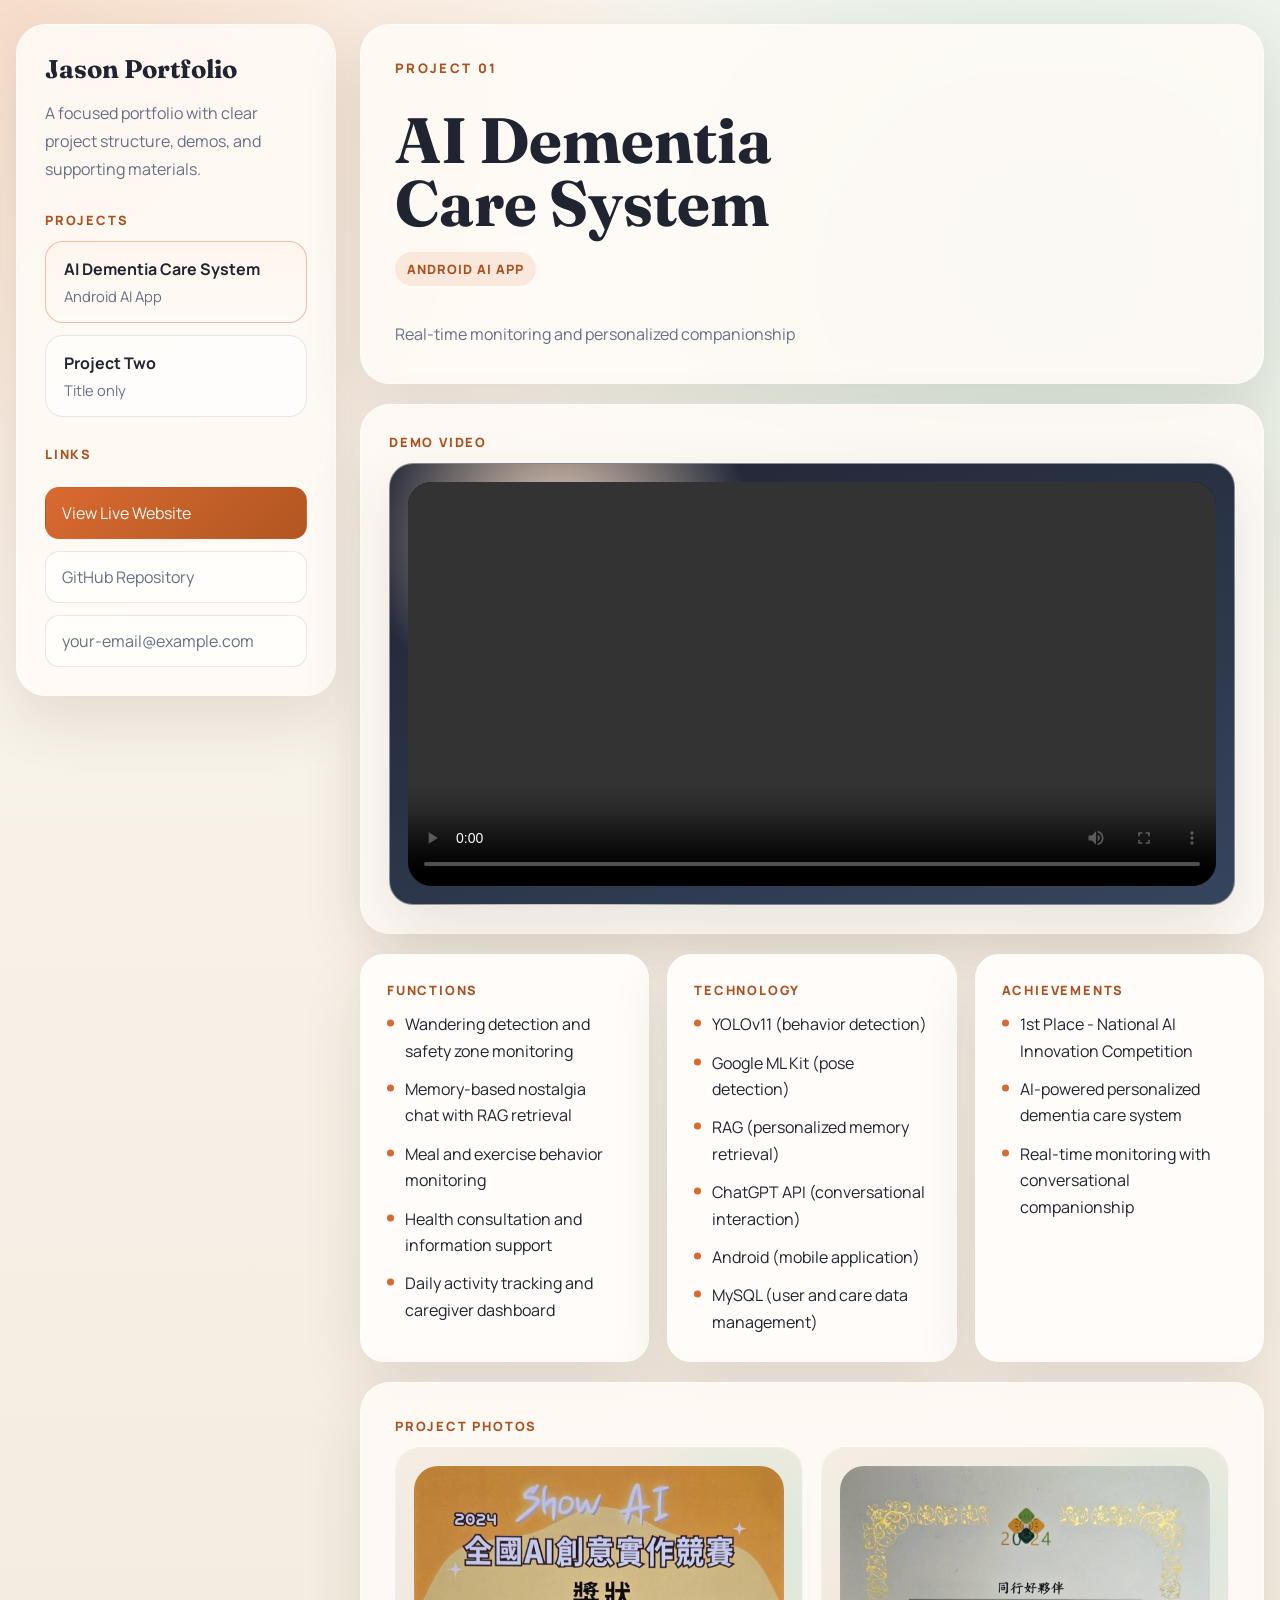
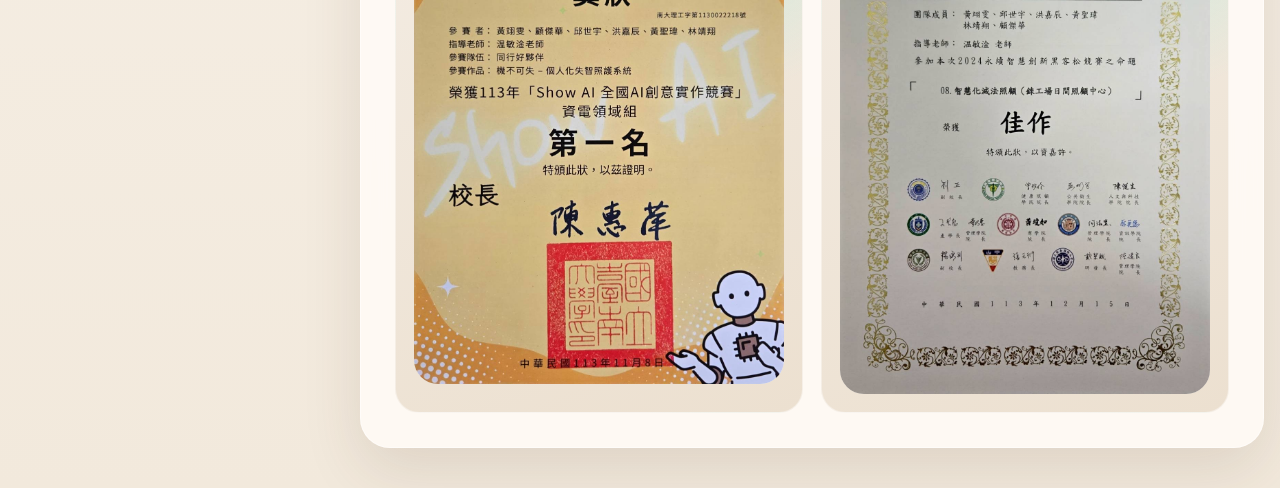
==== project-ai-dementia-care-system.html @ d1b0e9a6 "Refine homepage copy" ====
<!DOCTYPE html>
<html lang="en">
<head>
  <meta charset="UTF-8">
  <meta name="viewport" content="width=device-width, initial-scale=1.0">
  <title>AI Dementia Care System | Jason Portfolio</title>
  <meta
    name="description"
    content="AI Dementia Care System project page with sidebar navigation and detailed feature overview."
  >
  <link rel="preconnect" href="https://fonts.googleapis.com">
  <link rel="preconnect" href="https://fonts.gstatic.com" crossorigin>
  <link
    href="https://fonts.googleapis.com/css2?family=Manrope:wght@400;500;600;700;800&family=Fraunces:opsz,wght@9..144,600;9..144,700&display=swap"
    rel="stylesheet"
  >
  <script>
    document.documentElement.classList.add("js");
  </script>
  <link rel="stylesheet" href="styles.css">
</head>
<body>
  <div class="dashboard-shell">
    <aside class="sidebar reveal">
      <a class="brand" href="index.html">Jason Portfolio</a>
      <p class="sidebar-intro">
        A focused portfolio with clear project structure, demos, and supporting materials.
      </p>

      <div class="sidebar-group">
        <p class="sidebar-label">Projects</p>
        <nav class="project-nav">
          <a class="project-link active" href="project-ai-dementia-care-system.html">
            <span class="project-link-title">AI Dementia Care System</span>
            <span class="project-link-meta">Android AI App</span>
          </a>
          <a class="project-link" href="project-two.html">
            <span class="project-link-title">Project Two</span>
            <span class="project-link-meta">Title only</span>
          </a>
        </nav>
      </div>

      <div class="sidebar-footer">
        <p class="sidebar-label">Links</p>
        <a class="sidebar-action sidebar-action-primary" href="https://jasongod0916.github.io/portfolio/" target="_blank" rel="noreferrer">View Live Website</a>
        <a class="sidebar-action" href="https://github.com/Jasongod0916/portfolio" target="_blank" rel="noreferrer">GitHub Repository</a>
        <a class="sidebar-action" href="mailto:your-email@example.com">your-email@example.com</a>
      </div>
    </aside>

    <main class="content-area">
      <section class="content-card project-hero reveal">
        <p class="eyebrow">Project 01</p>
        <h1>AI Dementia Care System</h1>
        <span class="project-tag">Android AI App</span>
        <p class="project-subtitle">Real-time monitoring and personalized companionship</p>
      </section>

      <section class="content-card video-card reveal">
        <p class="video-label">Demo Video</p>
        <div class="video-frame">
          <video
            class="project-video"
            controls
            preload="metadata"
            playsinline
            src="assets/videos/ai-dementia-care-system.mp4"
          ></video>
        </div>
      </section>

      <section class="details-grid">
        <article class="detail-section reveal">
          <p class="detail-title">Functions</p>
          <ul class="project-points">
            <li>Wandering detection and safety zone monitoring</li>
            <li>Memory-based nostalgia chat with RAG retrieval</li>
            <li>Meal and exercise behavior monitoring</li>
            <li>Health consultation and information support</li>
            <li>Daily activity tracking and caregiver dashboard</li>
          </ul>
        </article>

        <article class="detail-section reveal">
          <p class="detail-title">Technology</p>
          <ul class="project-points">
            <li>YOLOv11 (behavior detection)</li>
            <li>Google ML Kit (pose detection)</li>
            <li>RAG (personalized memory retrieval)</li>
            <li>ChatGPT API (conversational interaction)</li>
            <li>Android (mobile application)</li>
            <li>MySQL (user and care data management)</li>
          </ul>
        </article>

        <article class="detail-section reveal">
          <p class="detail-title">Achievements</p>
          <ul class="project-points">
            <li>1st Place - National AI Innovation Competition</li>
            <li>AI-powered personalized dementia care system</li>
            <li>Real-time monitoring with conversational companionship</li>
          </ul>
        </article>
      </section>

      <section class="content-card photo-card reveal">
        <p class="video-label">Project Photos</p>
        <div class="photo-grid">
          <div class="photo-frame">
            <img
              class="certificate-image"
              src="assets/certificates/1_%E5%85%A8%E5%9C%8BAI%E5%89%B5%E6%84%8F%E5%AF%A6%E4%BD%9C%E7%AB%B6%E8%B3%BD.JPG"
              alt="National AI Innovation Competition award certificate"
              loading="lazy"
            >
          </div>
          <div class="photo-frame">
            <img
              class="certificate-image"
              src="assets/certificates/1_%E9%BB%91%E5%AE%A2%E6%9D%BE.JPG"
              alt="Project presentation or hackathon photo"
              loading="lazy"
            >
          </div>
        </div>
      </section>
    </main>
  </div>

  <script src="script.js"></script>
</body>
</html>
---- styles.css ----
:root {
  --bg: #f5efe6;
  --surface: rgba(255, 251, 246, 0.88);
  --surface-strong: rgba(255, 252, 249, 0.98);
  --surface-soft: rgba(255, 255, 255, 0.6);
  --text: #202431;
  --muted: #667085;
  --line: rgba(32, 36, 49, 0.1);
  --accent: #d86a31;
  --accent-deep: #ab511f;
  --accent-soft: rgba(216, 106, 49, 0.12);
  --shadow: 0 22px 60px rgba(73, 51, 32, 0.12);
  --radius-xl: 30px;
  --radius-lg: 24px;
  --radius-md: 18px;
  --layout-width: 1280px;
}

* {
  box-sizing: border-box;
}

html {
  scroll-behavior: smooth;
}

body {
  margin: 0;
  min-height: 100vh;
  font-family: "Manrope", "Segoe UI", sans-serif;
  color: var(--text);
  background:
    radial-gradient(circle at top left, rgba(244, 201, 171, 0.55), transparent 28%),
    radial-gradient(circle at 82% 12%, rgba(204, 231, 217, 0.7), transparent 26%),
    linear-gradient(180deg, #fbf7f1 0%, #f2e9dc 100%);
}

body::before {
  content: "";
  position: fixed;
  inset: 0;
  pointer-events: none;
  background-image:
    linear-gradient(rgba(255, 255, 255, 0.24) 1px, transparent 1px),
    linear-gradient(90deg, rgba(255, 255, 255, 0.18) 1px, transparent 1px);
  background-size: 120px 120px;
  mask-image: linear-gradient(180deg, rgba(0, 0, 0, 0.24), transparent 80%);
}

a {
  color: inherit;
  text-decoration: none;
}

img,
video {
  display: block;
  max-width: 100%;
}

h1,
h2,
h3,
p,
ul {
  margin: 0;
}

h1,
h2,
h3 {
  text-wrap: balance;
}

.dashboard-shell {
  display: grid;
  grid-template-columns: 320px minmax(0, 1fr);
  gap: 24px;
  width: min(calc(100% - 32px), var(--layout-width));
  margin: 0 auto;
  padding: 24px 0 40px;
}

.sidebar,
.content-card,
.detail-section,
.video-frame {
  border: 1px solid rgba(255, 255, 255, 0.42);
  background: var(--surface);
  box-shadow: var(--shadow);
  backdrop-filter: blur(14px);
}

.sidebar {
  position: sticky;
  top: 24px;
  align-self: start;
  padding: 28px;
  border-radius: var(--radius-xl);
}

.brand {
  display: inline-block;
  margin-bottom: 14px;
  font-family: "Fraunces", Georgia, serif;
  font-size: 1.6rem;
  font-weight: 700;
}

.sidebar-intro {
  color: var(--muted);
  line-height: 1.75;
}

.sidebar-group,
.sidebar-footer {
  margin-top: 28px;
}

.sidebar-label,
.section-label,
.detail-title,
.video-label {
  margin-bottom: 12px;
  font-size: 0.8rem;
  font-weight: 800;
  letter-spacing: 0.14em;
  text-transform: uppercase;
  color: var(--accent-deep);
}

.project-nav,
.sidebar-footer {
  display: grid;
  gap: 12px;
}

.project-link {
  display: grid;
  gap: 6px;
  padding: 16px 18px;
  border: 1px solid var(--line);
  border-radius: var(--radius-md);
  background: rgba(255, 255, 255, 0.56);
  transition:
    transform 160ms ease,
    border-color 160ms ease,
    background-color 160ms ease;
}

.project-link:hover,
.project-link:focus-visible {
  transform: translateY(-2px);
  border-color: rgba(216, 106, 49, 0.3);
  background: rgba(255, 255, 255, 0.72);
}

.project-link.active {
  border-color: rgba(216, 106, 49, 0.4);
  background: linear-gradient(180deg, rgba(255, 245, 238, 0.96), rgba(255, 250, 246, 0.9));
}

.project-link-title {
  font-weight: 700;
}

.project-link-meta {
  color: var(--muted);
  font-size: 0.92rem;
}

.sidebar-action {
  display: block;
  padding: 14px 16px;
  border: 1px solid var(--line);
  border-radius: 14px;
  color: var(--muted);
  background: rgba(255, 255, 255, 0.56);
  transition:
    transform 160ms ease,
    border-color 160ms ease,
    background-color 160ms ease,
    color 160ms ease;
}

.sidebar-action:hover,
.sidebar-action:focus-visible {
  transform: translateY(-2px);
  border-color: rgba(216, 106, 49, 0.3);
  background: rgba(255, 255, 255, 0.74);
  color: var(--text);
}

.sidebar-action-primary {
  color: #fffaf5;
  border-color: transparent;
  background: linear-gradient(135deg, #d86a31 0%, #b25622 100%);
}

.sidebar-action-primary:hover,
.sidebar-action-primary:focus-visible {
  color: #fffaf5;
  border-color: transparent;
  background: linear-gradient(135deg, #d1652d 0%, #a94c1d 100%);
}

.content-area {
  display: grid;
  gap: 20px;
}

.content-card {
  border-radius: var(--radius-xl);
  padding: 34px;
}

.hero-card h1,
.project-hero h1 {
  max-width: 14ch;
  font-family: "Fraunces", Georgia, serif;
  font-size: clamp(2.8rem, 5vw, 5rem);
  line-height: 0.98;
}

.eyebrow {
  margin-bottom: 14px;
  font-size: 0.82rem;
  font-weight: 800;
  letter-spacing: 0.18em;
  text-transform: uppercase;
  color: var(--accent-deep);
}

.lead,
.project-subtitle {
  margin-top: 16px;
  max-width: 64ch;
  color: var(--muted);
  line-height: 1.8;
}

.overview-card {
  background: var(--surface-strong);
}

.overview-grid {
  display: grid;
  grid-template-columns: repeat(3, minmax(0, 1fr));
  gap: 16px;
}

.overview-grid article {
  padding: 22px;
  border: 1px solid var(--line);
  border-radius: var(--radius-lg);
  background: var(--surface-soft);
}

.overview-value {
  display: block;
  margin-bottom: 10px;
  font-family: "Fraunces", Georgia, serif;
  font-size: 2rem;
}

.overview-text {
  color: var(--muted);
  line-height: 1.65;
}

.project-hero {
  display: grid;
  gap: 18px;
}

.project-tag {
  display: inline-flex;
  width: fit-content;
  padding: 8px 12px;
  border-radius: 999px;
  background: var(--accent-soft);
  color: var(--accent-deep);
  font-size: 0.8rem;
  font-weight: 800;
  letter-spacing: 0.08em;
  text-transform: uppercase;
}

.video-card {
  padding: 28px;
}

.video-frame {
  overflow: hidden;
  min-height: 360px;
  padding: 18px;
  border-radius: var(--radius-lg);
  background:
    radial-gradient(circle at 20% 16%, rgba(255, 227, 203, 0.92), transparent 25%),
    linear-gradient(160deg, #1f2432 0%, #36445d 100%);
}

.project-video {
  width: 100%;
  min-height: 324px;
  border-radius: 24px;
  background: #0d1118;
  object-fit: cover;
}

.photo-frame {
  overflow: hidden;
  min-height: 320px;
  padding: 18px;
  border: 1px solid rgba(255, 255, 255, 0.42);
  border-radius: var(--radius-lg);
  background:
    radial-gradient(circle at 85% 18%, rgba(205, 233, 219, 0.82), transparent 24%),
    linear-gradient(160deg, #f4ede4 0%, #ece0d0 100%);
}

.photo-grid {
  display: grid;
  grid-template-columns: repeat(2, minmax(0, 1fr));
  gap: 18px;
}

.certificate-image {
  width: 100%;
  min-height: 284px;
  border-radius: 24px;
  background: rgba(255, 255, 255, 0.72);
  object-fit: contain;
}

.placeholder-screen {
  display: flex;
  min-height: 324px;
  flex-direction: column;
  justify-content: flex-end;
  padding: 24px;
  border: 1px solid rgba(255, 255, 255, 0.14);
  border-radius: 24px;
  background:
    linear-gradient(180deg, rgba(255, 255, 255, 0.08), rgba(7, 10, 18, 0.2)),
    rgba(255, 255, 255, 0.03);
  color: #fff8f2;
}

.photo-placeholder {
  min-height: 284px;
  color: var(--text);
  background:
    linear-gradient(180deg, rgba(255, 255, 255, 0.46), rgba(255, 255, 255, 0.72)),
    rgba(255, 255, 255, 0.42);
}

.photo-placeholder .placeholder-note {
  color: var(--muted);
}

.placeholder-title {
  font-family: "Fraunces", Georgia, serif;
  font-size: 1.8rem;
  line-height: 1.08;
}

.placeholder-note {
  margin-top: 10px;
  color: rgba(255, 248, 242, 0.82);
  line-height: 1.7;
}

.details-grid {
  display: grid;
  grid-template-columns: repeat(3, minmax(0, 1fr));
  gap: 18px;
}

.detail-section {
  border-radius: var(--radius-lg);
  padding: 26px;
  background: var(--surface-strong);
}

.project-points {
  display: grid;
  gap: 12px;
  padding: 0;
  margin-top: 10px;
  list-style: none;
}

.project-points li {
  position: relative;
  padding-left: 18px;
  line-height: 1.65;
}

.project-points li::before {
  content: "";
  position: absolute;
  left: 0;
  top: 0.75em;
  width: 7px;
  height: 7px;
  border-radius: 50%;
  background: var(--accent);
  transform: translateY(-50%);
}

.title-only-card {
  min-height: 220px;
  display: flex;
  align-items: center;
}

.reveal {
  opacity: 1;
  transform: translateY(0);
}

.js .reveal {
  opacity: 0;
  transform: translateY(18px);
  transition:
    opacity 600ms ease,
    transform 600ms ease;
}

.js .reveal.is-visible {
  opacity: 1;
  transform: translateY(0);
}

@media (max-width: 1100px) {
  .details-grid,
  .overview-grid,
  .photo-grid {
    grid-template-columns: 1fr;
  }
}

@media (max-width: 900px) {
  .dashboard-shell {
    grid-template-columns: 1fr;
  }

  .sidebar {
    position: static;
  }
}

@media (max-width: 640px) {
  .dashboard-shell {
    width: min(calc(100% - 20px), var(--layout-width));
    padding-top: 16px;
    gap: 16px;
  }

  .sidebar,
  .content-card,
  .detail-section,
  .video-card {
    padding: 22px 20px;
  }

  .video-frame {
    min-height: 240px;
    padding: 14px;
  }

  .project-video {
    min-height: 208px;
    border-radius: 18px;
  }

  .photo-frame {
    min-height: 240px;
    padding: 14px;
  }

  .certificate-image {
    min-height: 208px;
    border-radius: 18px;
  }

  .placeholder-screen {
    min-height: 208px;
    padding: 18px;
  }

  .placeholder-title {
    font-size: 1.4rem;
  }
}
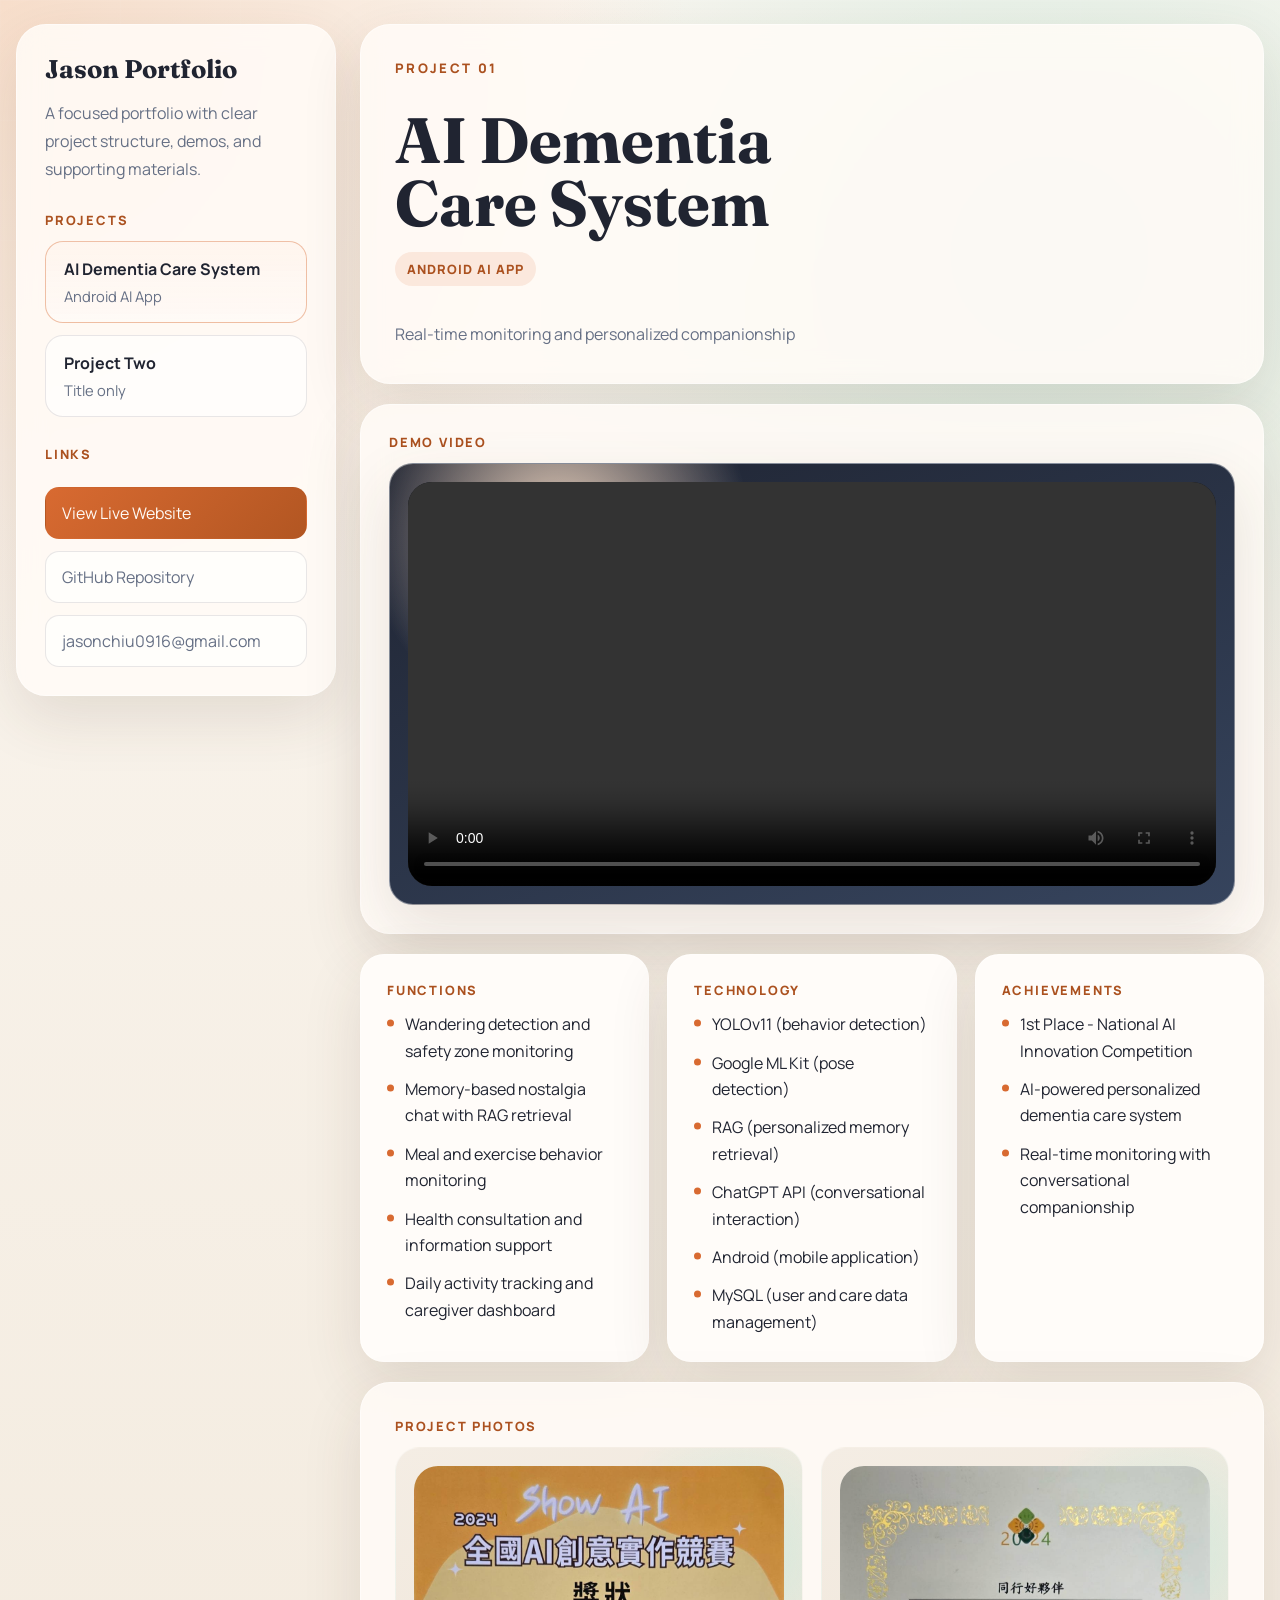
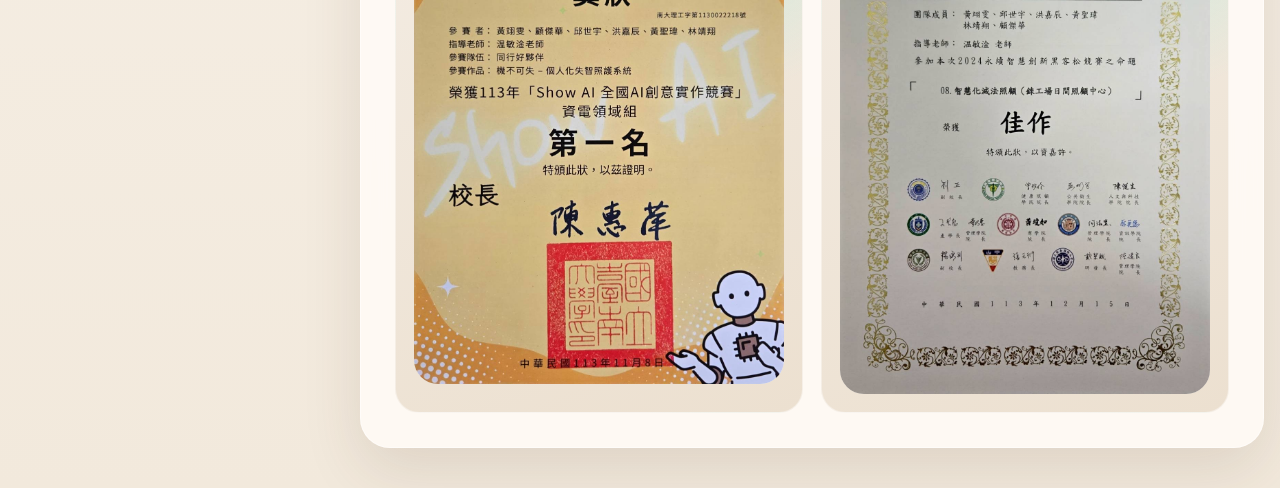
==== commit 31327718: "Update contact email" ====
--- a/project-ai-dementia-care-system.html
+++ b/project-ai-dementia-care-system.html
@@ -45,7 +45,7 @@
         <p class="sidebar-label">Links</p>
         <a class="sidebar-action sidebar-action-primary" href="https://jasongod0916.github.io/portfolio/" target="_blank" rel="noreferrer">View Live Website</a>
         <a class="sidebar-action" href="https://github.com/Jasongod0916/portfolio" target="_blank" rel="noreferrer">GitHub Repository</a>
-        <a class="sidebar-action" href="mailto:your-email@example.com">your-email@example.com</a>
+        <a class="sidebar-action" href="mailto:jasonchiu0916@gmail.com">jasonchiu0916@gmail.com</a>
       </div>
     </aside>
 
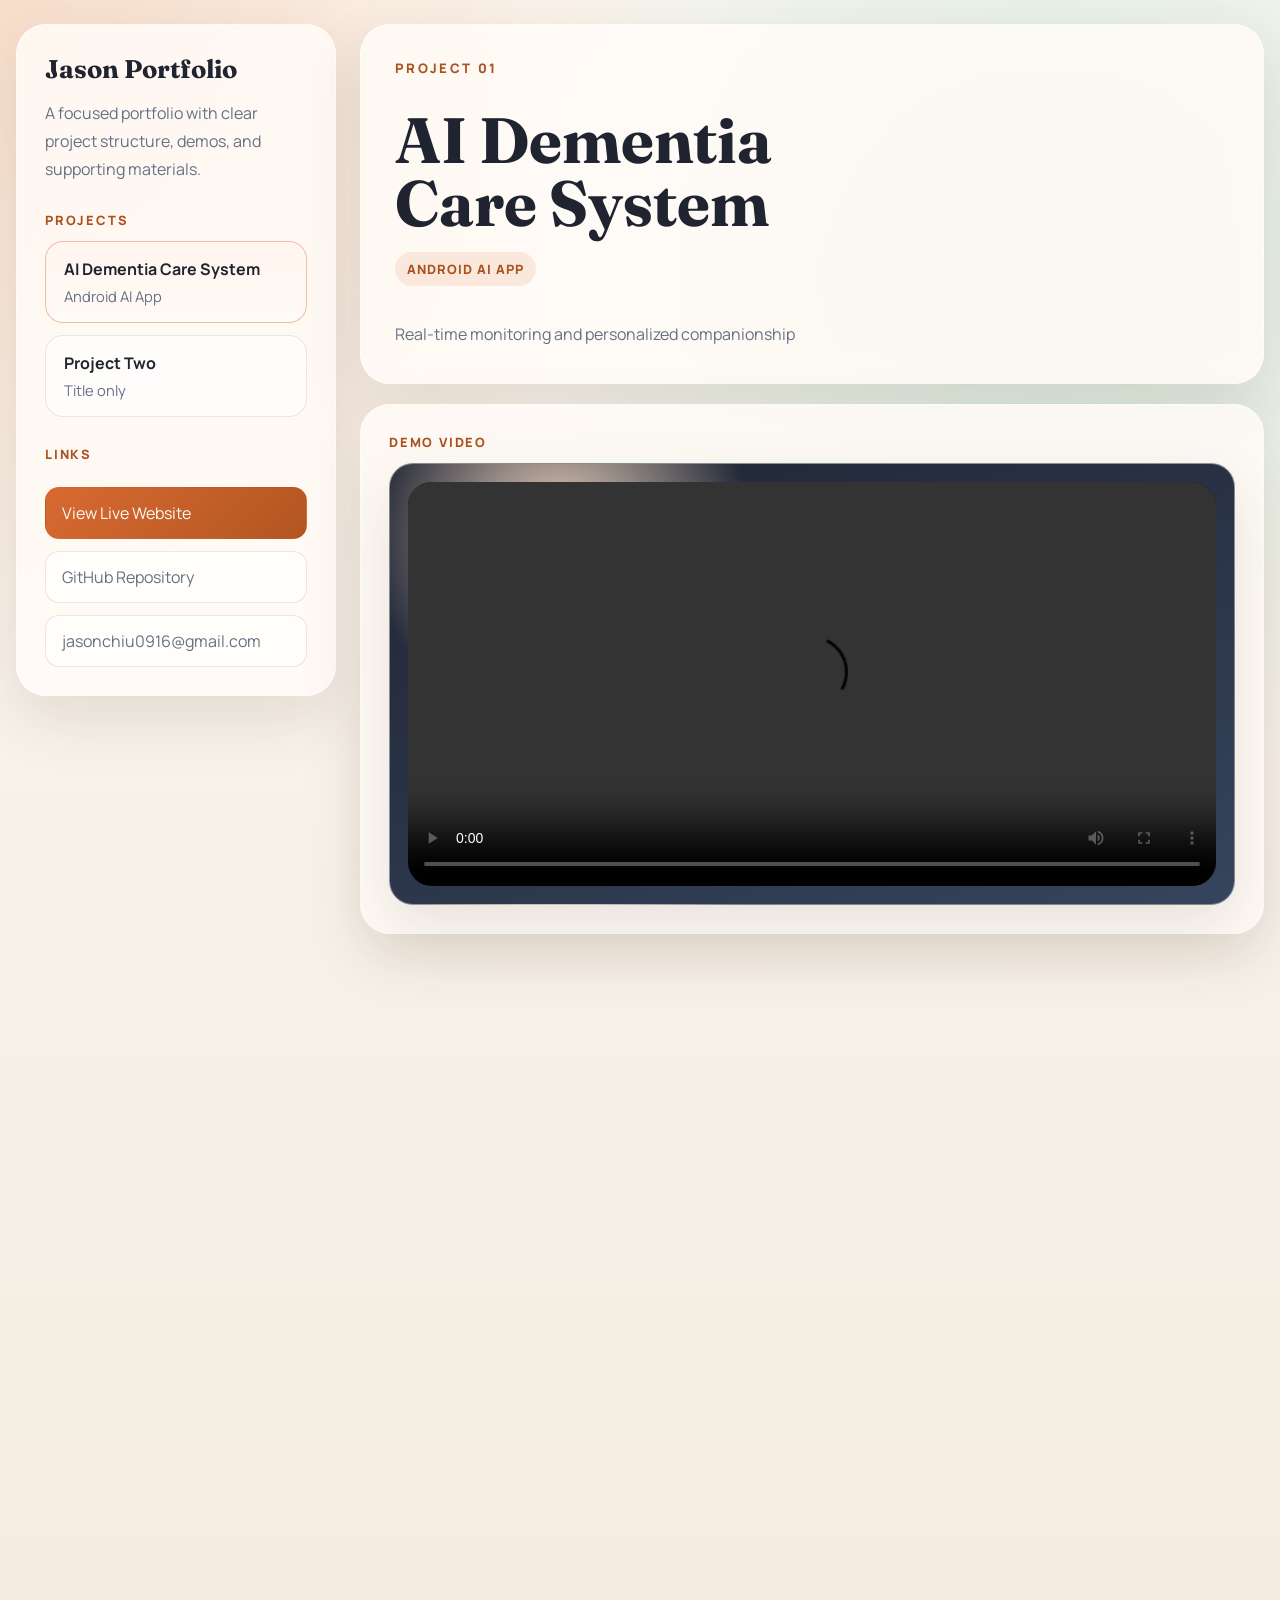
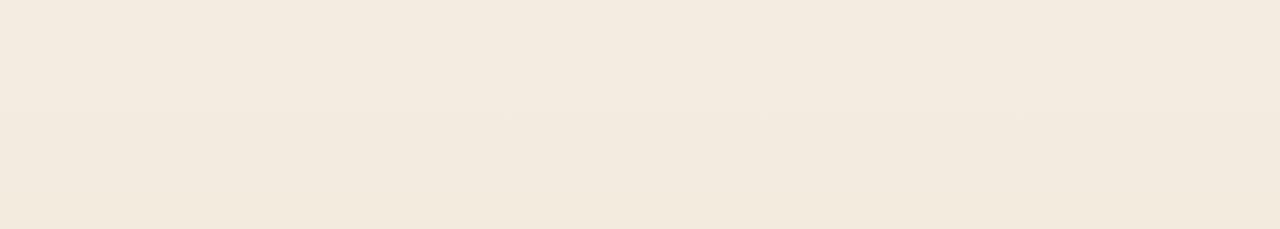
==== commit d0348d01: "Make project one the landing page" ====
--- a/project-ai-dementia-care-system.html
+++ b/project-ai-dementia-care-system.html
@@ -2,132 +2,11 @@
 <html lang="en">
 <head>
   <meta charset="UTF-8">
+  <meta http-equiv="refresh" content="0; url=index.html">
   <meta name="viewport" content="width=device-width, initial-scale=1.0">
-  <title>AI Dementia Care System | Jason Portfolio</title>
-  <meta
-    name="description"
-    content="AI Dementia Care System project page with sidebar navigation and detailed feature overview."
-  >
-  <link rel="preconnect" href="https://fonts.googleapis.com">
-  <link rel="preconnect" href="https://fonts.gstatic.com" crossorigin>
-  <link
-    href="https://fonts.googleapis.com/css2?family=Manrope:wght@400;500;600;700;800&family=Fraunces:opsz,wght@9..144,600;9..144,700&display=swap"
-    rel="stylesheet"
-  >
-  <script>
-    document.documentElement.classList.add("js");
-  </script>
-  <link rel="stylesheet" href="styles.css">
+  <title>Redirecting | Jason Portfolio</title>
 </head>
 <body>
-  <div class="dashboard-shell">
-    <aside class="sidebar reveal">
-      <a class="brand" href="index.html">Jason Portfolio</a>
-      <p class="sidebar-intro">
-        A focused portfolio with clear project structure, demos, and supporting materials.
-      </p>
-
-      <div class="sidebar-group">
-        <p class="sidebar-label">Projects</p>
-        <nav class="project-nav">
-          <a class="project-link active" href="project-ai-dementia-care-system.html">
-            <span class="project-link-title">AI Dementia Care System</span>
-            <span class="project-link-meta">Android AI App</span>
-          </a>
-          <a class="project-link" href="project-two.html">
-            <span class="project-link-title">Project Two</span>
-            <span class="project-link-meta">Title only</span>
-          </a>
-        </nav>
-      </div>
-
-      <div class="sidebar-footer">
-        <p class="sidebar-label">Links</p>
-        <a class="sidebar-action sidebar-action-primary" href="https://jasongod0916.github.io/portfolio/" target="_blank" rel="noreferrer">View Live Website</a>
-        <a class="sidebar-action" href="https://github.com/Jasongod0916/portfolio" target="_blank" rel="noreferrer">GitHub Repository</a>
-        <a class="sidebar-action" href="mailto:jasonchiu0916@gmail.com">jasonchiu0916@gmail.com</a>
-      </div>
-    </aside>
-
-    <main class="content-area">
-      <section class="content-card project-hero reveal">
-        <p class="eyebrow">Project 01</p>
-        <h1>AI Dementia Care System</h1>
-        <span class="project-tag">Android AI App</span>
-        <p class="project-subtitle">Real-time monitoring and personalized companionship</p>
-      </section>
-
-      <section class="content-card video-card reveal">
-        <p class="video-label">Demo Video</p>
-        <div class="video-frame">
-          <video
-            class="project-video"
-            controls
-            preload="metadata"
-            playsinline
-            src="assets/videos/ai-dementia-care-system.mp4"
-          ></video>
-        </div>
-      </section>
-
-      <section class="details-grid">
-        <article class="detail-section reveal">
-          <p class="detail-title">Functions</p>
-          <ul class="project-points">
-            <li>Wandering detection and safety zone monitoring</li>
-            <li>Memory-based nostalgia chat with RAG retrieval</li>
-            <li>Meal and exercise behavior monitoring</li>
-            <li>Health consultation and information support</li>
-            <li>Daily activity tracking and caregiver dashboard</li>
-          </ul>
-        </article>
-
-        <article class="detail-section reveal">
-          <p class="detail-title">Technology</p>
-          <ul class="project-points">
-            <li>YOLOv11 (behavior detection)</li>
-            <li>Google ML Kit (pose detection)</li>
-            <li>RAG (personalized memory retrieval)</li>
-            <li>ChatGPT API (conversational interaction)</li>
-            <li>Android (mobile application)</li>
-            <li>MySQL (user and care data management)</li>
-          </ul>
-        </article>
-
-        <article class="detail-section reveal">
-          <p class="detail-title">Achievements</p>
-          <ul class="project-points">
-            <li>1st Place - National AI Innovation Competition</li>
-            <li>AI-powered personalized dementia care system</li>
-            <li>Real-time monitoring with conversational companionship</li>
-          </ul>
-        </article>
-      </section>
-
-      <section class="content-card photo-card reveal">
-        <p class="video-label">Project Photos</p>
-        <div class="photo-grid">
-          <div class="photo-frame">
-            <img
-              class="certificate-image"
-              src="assets/certificates/1_%E5%85%A8%E5%9C%8BAI%E5%89%B5%E6%84%8F%E5%AF%A6%E4%BD%9C%E7%AB%B6%E8%B3%BD.JPG"
-              alt="National AI Innovation Competition award certificate"
-              loading="lazy"
-            >
-          </div>
-          <div class="photo-frame">
-            <img
-              class="certificate-image"
-              src="assets/certificates/1_%E9%BB%91%E5%AE%A2%E6%9D%BE.JPG"
-              alt="Project presentation or hackathon photo"
-              loading="lazy"
-            >
-          </div>
-        </div>
-      </section>
-    </main>
-  </div>
-
-  <script src="script.js"></script>
+  <p>Redirecting to <a href="index.html">AI Dementia Care System</a>...</p>
 </body>
 </html>
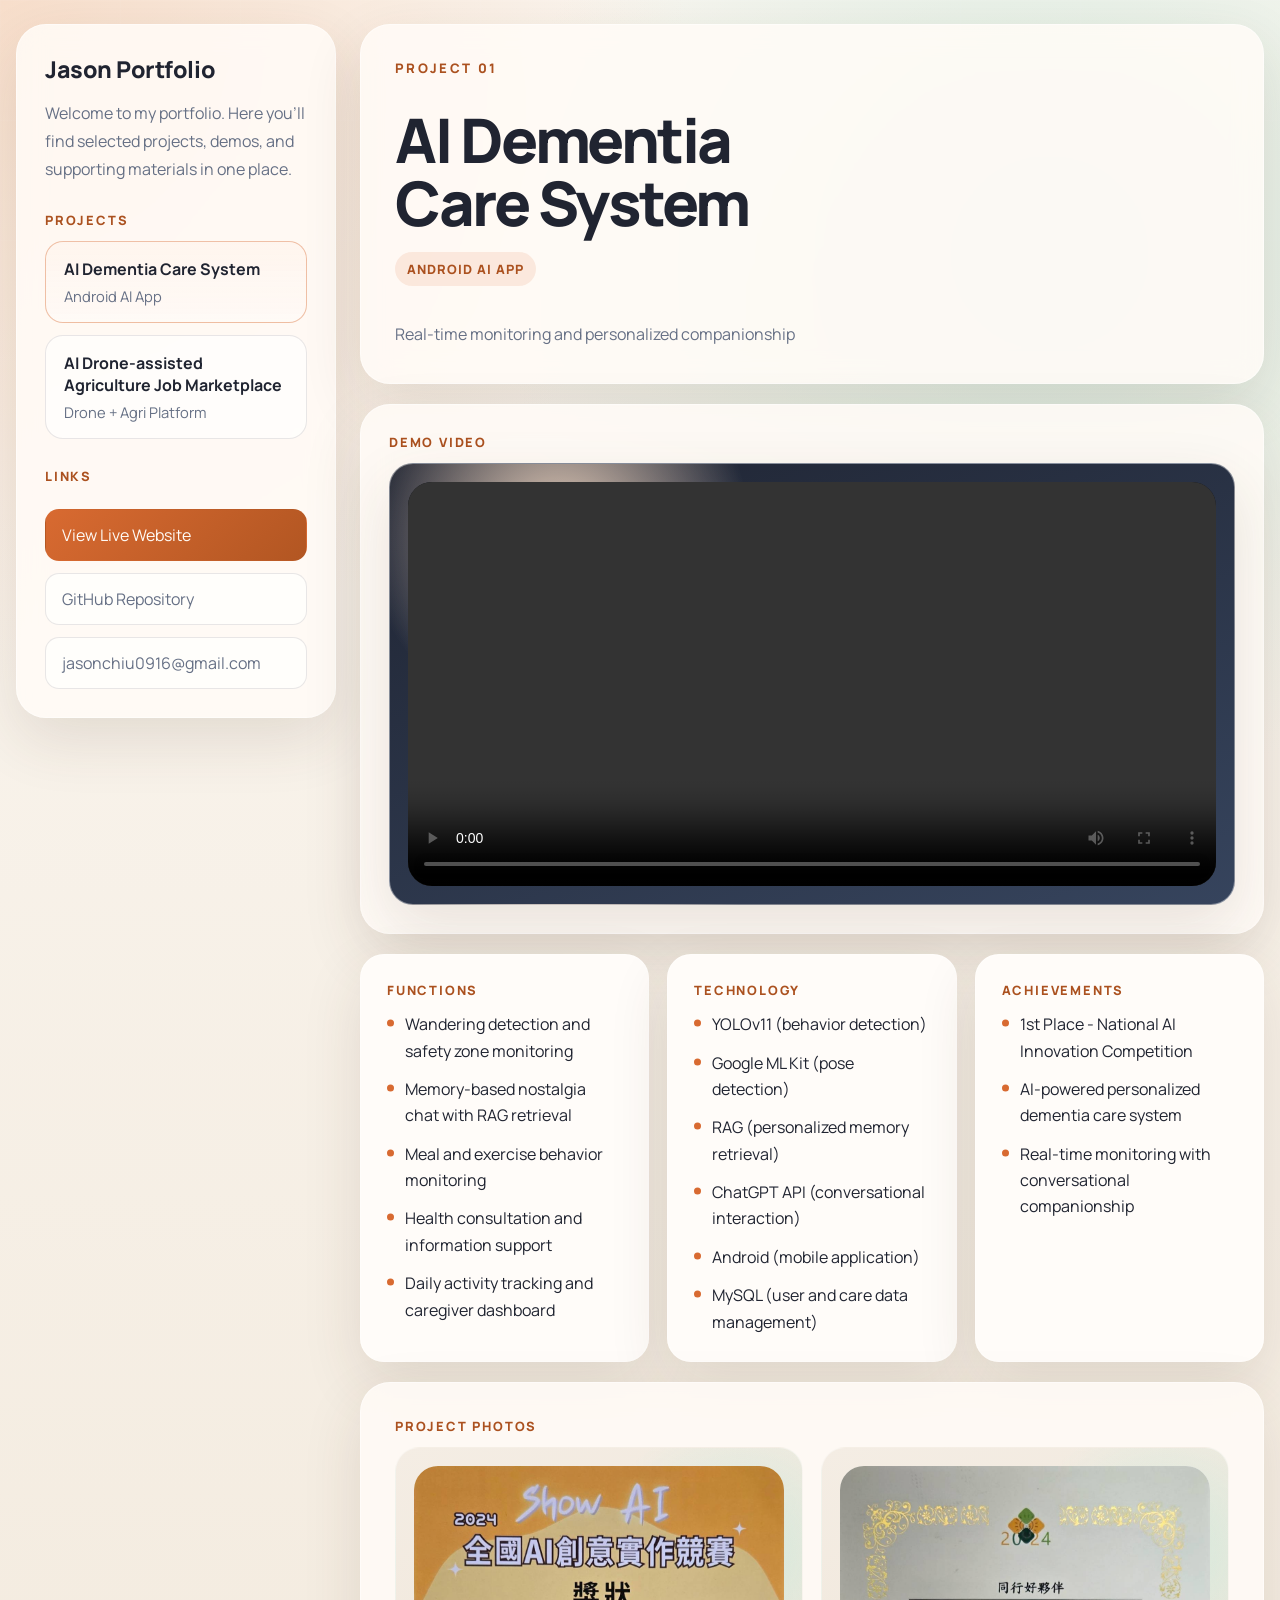
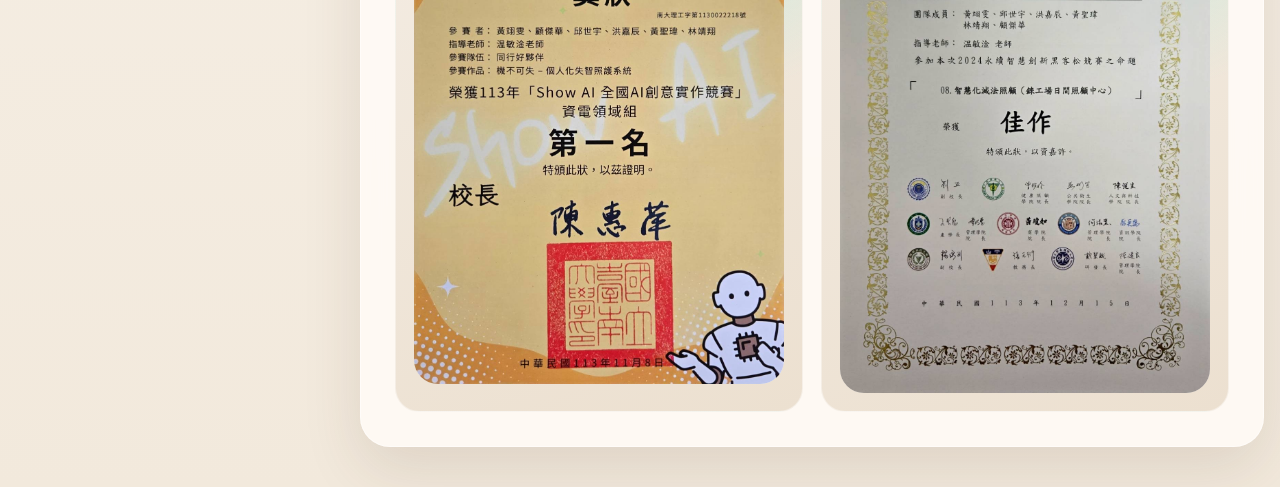
==== commit 113d8cd0: "Restore homepage and simplify heading typography" ====
--- a/project-ai-dementia-care-system.html
+++ b/project-ai-dementia-care-system.html
@@ -2,11 +2,132 @@
 <html lang="en">
 <head>
   <meta charset="UTF-8">
-  <meta http-equiv="refresh" content="0; url=index.html">
   <meta name="viewport" content="width=device-width, initial-scale=1.0">
-  <title>Redirecting | Jason Portfolio</title>
+  <title>AI Dementia Care System | Jason Portfolio</title>
+  <meta
+    name="description"
+    content="AI Dementia Care System project page with sidebar navigation, demo video, and project materials."
+  >
+  <link rel="preconnect" href="https://fonts.googleapis.com">
+  <link rel="preconnect" href="https://fonts.gstatic.com" crossorigin>
+  <link
+    href="https://fonts.googleapis.com/css2?family=Manrope:wght@400;500;600;700;800&display=swap"
+    rel="stylesheet"
+  >
+  <script>
+    document.documentElement.classList.add("js");
+  </script>
+  <link rel="stylesheet" href="styles.css">
 </head>
 <body>
-  <p>Redirecting to <a href="index.html">AI Dementia Care System</a>...</p>
+  <div class="dashboard-shell">
+    <aside class="sidebar reveal">
+      <a class="brand" href="index.html">Jason Portfolio</a>
+      <p class="sidebar-intro">
+        Welcome to my portfolio. Here you'll find selected projects, demos, and supporting materials in one place.
+      </p>
+
+      <div class="sidebar-group">
+        <p class="sidebar-label">Projects</p>
+        <nav class="project-nav">
+          <a class="project-link active" href="project-ai-dementia-care-system.html">
+            <span class="project-link-title">AI Dementia Care System</span>
+            <span class="project-link-meta">Android AI App</span>
+          </a>
+          <a class="project-link" href="project-two.html">
+            <span class="project-link-title">AI Drone-assisted Agriculture Job Marketplace</span>
+            <span class="project-link-meta">Drone + Agri Platform</span>
+          </a>
+        </nav>
+      </div>
+
+      <div class="sidebar-footer">
+        <p class="sidebar-label">Links</p>
+        <a class="sidebar-action sidebar-action-primary" href="https://jasongod0916.github.io/portfolio/" target="_blank" rel="noreferrer">View Live Website</a>
+        <a class="sidebar-action" href="https://github.com/Jasongod0916/portfolio" target="_blank" rel="noreferrer">GitHub Repository</a>
+        <a class="sidebar-action" href="mailto:jasonchiu0916@gmail.com">jasonchiu0916@gmail.com</a>
+      </div>
+    </aside>
+
+    <main class="content-area">
+      <section class="content-card project-hero reveal">
+        <p class="eyebrow">Project 01</p>
+        <h1>AI Dementia Care System</h1>
+        <span class="project-tag">Android AI App</span>
+        <p class="project-subtitle">Real-time monitoring and personalized companionship</p>
+      </section>
+
+      <section class="content-card video-card reveal">
+        <p class="video-label">Demo Video</p>
+        <div class="video-frame">
+          <video
+            class="project-video"
+            controls
+            preload="metadata"
+            playsinline
+            src="assets/videos/ai-dementia-care-system.mp4"
+          ></video>
+        </div>
+      </section>
+
+      <section class="details-grid">
+        <article class="detail-section reveal">
+          <p class="detail-title">Functions</p>
+          <ul class="project-points">
+            <li>Wandering detection and safety zone monitoring</li>
+            <li>Memory-based nostalgia chat with RAG retrieval</li>
+            <li>Meal and exercise behavior monitoring</li>
+            <li>Health consultation and information support</li>
+            <li>Daily activity tracking and caregiver dashboard</li>
+          </ul>
+        </article>
+
+        <article class="detail-section reveal">
+          <p class="detail-title">Technology</p>
+          <ul class="project-points">
+            <li>YOLOv11 (behavior detection)</li>
+            <li>Google ML Kit (pose detection)</li>
+            <li>RAG (personalized memory retrieval)</li>
+            <li>ChatGPT API (conversational interaction)</li>
+            <li>Android (mobile application)</li>
+            <li>MySQL (user and care data management)</li>
+          </ul>
+        </article>
+
+        <article class="detail-section reveal">
+          <p class="detail-title">Achievements</p>
+          <ul class="project-points">
+            <li>1st Place - National AI Innovation Competition</li>
+            <li>AI-powered personalized dementia care system</li>
+            <li>Real-time monitoring with conversational companionship</li>
+          </ul>
+        </article>
+      </section>
+
+      <section class="content-card photo-card reveal">
+        <p class="video-label">Project Photos</p>
+        <div class="photo-grid">
+          <div class="photo-frame">
+            <img
+              class="certificate-image"
+              src="assets/certificates/1_%E5%85%A8%E5%9C%8BAI%E5%89%B5%E6%84%8F%E5%AF%A6%E4%BD%9C%E7%AB%B6%E8%B3%BD.JPG"
+              alt="National AI Innovation Competition award certificate"
+              loading="lazy"
+            >
+          </div>
+          <div class="photo-frame">
+            <img
+              class="certificate-image"
+              src="assets/certificates/1_%E9%BB%91%E5%AE%A2%E6%9D%BE.JPG"
+              alt="Project presentation or hackathon photo"
+              loading="lazy"
+            >
+          </div>
+        </div>
+      </section>
+    </main>
+  </div>
+
+  <script src="script.js"></script>
 </body>
 </html>
--- a/styles.css
+++ b/styles.css
@@ -0,0 +1,541 @@
+:root {
+  --bg: #f5efe6;
+  --surface: rgba(255, 251, 246, 0.88);
+  --surface-strong: rgba(255, 252, 249, 0.98);
+  --surface-soft: rgba(255, 255, 255, 0.6);
+  --text: #202431;
+  --muted: #667085;
+  --line: rgba(32, 36, 49, 0.1);
+  --accent: #d86a31;
+  --accent-deep: #ab511f;
+  --accent-soft: rgba(216, 106, 49, 0.12);
+  --shadow: 0 22px 60px rgba(73, 51, 32, 0.12);
+  --radius-xl: 30px;
+  --radius-lg: 24px;
+  --radius-md: 18px;
+  --layout-width: 1280px;
+}
+
+* {
+  box-sizing: border-box;
+}
+
+html {
+  scroll-behavior: smooth;
+}
+
+body {
+  margin: 0;
+  min-height: 100vh;
+  font-family: "Manrope", "Segoe UI", sans-serif;
+  color: var(--text);
+  background:
+    radial-gradient(circle at top left, rgba(244, 201, 171, 0.55), transparent 28%),
+    radial-gradient(circle at 82% 12%, rgba(204, 231, 217, 0.7), transparent 26%),
+    linear-gradient(180deg, #fbf7f1 0%, #f2e9dc 100%);
+}
+
+body::before {
+  content: "";
+  position: fixed;
+  inset: 0;
+  pointer-events: none;
+  background-image:
+    linear-gradient(rgba(255, 255, 255, 0.24) 1px, transparent 1px),
+    linear-gradient(90deg, rgba(255, 255, 255, 0.18) 1px, transparent 1px);
+  background-size: 120px 120px;
+  mask-image: linear-gradient(180deg, rgba(0, 0, 0, 0.24), transparent 80%);
+}
+
+a {
+  color: inherit;
+  text-decoration: none;
+}
+
+img,
+video {
+  display: block;
+  max-width: 100%;
+}
+
+h1,
+h2,
+h3,
+p,
+ul {
+  margin: 0;
+}
+
+h1,
+h2,
+h3 {
+  text-wrap: balance;
+}
+
+.dashboard-shell {
+  display: grid;
+  grid-template-columns: 320px minmax(0, 1fr);
+  gap: 24px;
+  width: min(calc(100% - 32px), var(--layout-width));
+  margin: 0 auto;
+  padding: 24px 0 40px;
+}
+
+.sidebar,
+.content-card,
+.detail-section,
+.video-frame {
+  border: 1px solid rgba(255, 255, 255, 0.42);
+  background: var(--surface);
+  box-shadow: var(--shadow);
+  backdrop-filter: blur(14px);
+}
+
+.sidebar {
+  position: sticky;
+  top: 24px;
+  align-self: start;
+  padding: 28px;
+  border-radius: var(--radius-xl);
+}
+
+.brand {
+  display: inline-block;
+  margin-bottom: 14px;
+  font-size: 1.45rem;
+  font-weight: 800;
+  letter-spacing: -0.02em;
+}
+
+.sidebar-intro {
+  color: var(--muted);
+  line-height: 1.75;
+}
+
+.sidebar-group,
+.sidebar-footer {
+  margin-top: 28px;
+}
+
+.sidebar-label,
+.section-label,
+.detail-title,
+.video-label {
+  margin-bottom: 12px;
+  font-size: 0.8rem;
+  font-weight: 800;
+  letter-spacing: 0.14em;
+  text-transform: uppercase;
+  color: var(--accent-deep);
+}
+
+.project-nav,
+.sidebar-footer {
+  display: grid;
+  gap: 12px;
+}
+
+.project-link {
+  display: grid;
+  gap: 6px;
+  padding: 16px 18px;
+  border: 1px solid var(--line);
+  border-radius: var(--radius-md);
+  background: rgba(255, 255, 255, 0.56);
+  transition:
+    transform 160ms ease,
+    border-color 160ms ease,
+    background-color 160ms ease;
+}
+
+.project-link:hover,
+.project-link:focus-visible {
+  transform: translateY(-2px);
+  border-color: rgba(216, 106, 49, 0.3);
+  background: rgba(255, 255, 255, 0.72);
+}
+
+.project-link.active {
+  border-color: rgba(216, 106, 49, 0.4);
+  background: linear-gradient(180deg, rgba(255, 245, 238, 0.96), rgba(255, 250, 246, 0.9));
+}
+
+.project-link-title {
+  font-weight: 700;
+}
+
+.project-link-meta {
+  color: var(--muted);
+  font-size: 0.92rem;
+}
+
+.sidebar-action {
+  display: block;
+  padding: 14px 16px;
+  border: 1px solid var(--line);
+  border-radius: 14px;
+  color: var(--muted);
+  background: rgba(255, 255, 255, 0.56);
+  transition:
+    transform 160ms ease,
+    border-color 160ms ease,
+    background-color 160ms ease,
+    color 160ms ease;
+}
+
+.sidebar-action:hover,
+.sidebar-action:focus-visible {
+  transform: translateY(-2px);
+  border-color: rgba(216, 106, 49, 0.3);
+  background: rgba(255, 255, 255, 0.74);
+  color: var(--text);
+}
+
+.sidebar-action-primary {
+  color: #fffaf5;
+  border-color: transparent;
+  background: linear-gradient(135deg, #d86a31 0%, #b25622 100%);
+}
+
+.sidebar-action-primary:hover,
+.sidebar-action-primary:focus-visible {
+  color: #fffaf5;
+  border-color: transparent;
+  background: linear-gradient(135deg, #d1652d 0%, #a94c1d 100%);
+}
+
+.content-area {
+  display: grid;
+  gap: 20px;
+}
+
+.content-card {
+  border-radius: var(--radius-xl);
+  padding: 34px;
+}
+
+.hero-card h1,
+.project-hero h1 {
+  max-width: 14ch;
+  font-size: clamp(2.6rem, 4.8vw, 4.5rem);
+  font-weight: 800;
+  line-height: 1.02;
+  letter-spacing: -0.04em;
+}
+
+.eyebrow {
+  margin-bottom: 14px;
+  font-size: 0.82rem;
+  font-weight: 800;
+  letter-spacing: 0.18em;
+  text-transform: uppercase;
+  color: var(--accent-deep);
+}
+
+.lead,
+.project-subtitle {
+  margin-top: 16px;
+  max-width: 64ch;
+  color: var(--muted);
+  line-height: 1.8;
+}
+
+.overview-card {
+  background: var(--surface-strong);
+}
+
+.overview-grid {
+  display: grid;
+  grid-template-columns: repeat(3, minmax(0, 1fr));
+  gap: 16px;
+}
+
+.overview-grid article {
+  padding: 22px;
+  border: 1px solid var(--line);
+  border-radius: var(--radius-lg);
+  background: var(--surface-soft);
+}
+
+.overview-value {
+  display: block;
+  margin-bottom: 10px;
+  font-family: "Fraunces", Georgia, serif;
+  font-size: 2rem;
+}
+
+.overview-text {
+  color: var(--muted);
+  line-height: 1.65;
+}
+
+.project-hero {
+  display: grid;
+  gap: 18px;
+}
+
+.project-tag {
+  display: inline-flex;
+  width: fit-content;
+  padding: 8px 12px;
+  border-radius: 999px;
+  background: var(--accent-soft);
+  color: var(--accent-deep);
+  font-size: 0.8rem;
+  font-weight: 800;
+  letter-spacing: 0.08em;
+  text-transform: uppercase;
+}
+
+.video-card {
+  padding: 28px;
+}
+
+.video-frame {
+  overflow: hidden;
+  min-height: 360px;
+  padding: 18px;
+  border-radius: var(--radius-lg);
+  background:
+    radial-gradient(circle at 20% 16%, rgba(255, 227, 203, 0.92), transparent 25%),
+    linear-gradient(160deg, #1f2432 0%, #36445d 100%);
+}
+
+.project-video {
+  width: 100%;
+  min-height: 324px;
+  border-radius: 24px;
+  background: #0d1118;
+  object-fit: cover;
+}
+
+.photo-frame {
+  overflow: hidden;
+  min-height: 320px;
+  padding: 18px;
+  border: 1px solid rgba(255, 255, 255, 0.42);
+  border-radius: var(--radius-lg);
+  background:
+    radial-gradient(circle at 85% 18%, rgba(205, 233, 219, 0.82), transparent 24%),
+    linear-gradient(160deg, #f4ede4 0%, #ece0d0 100%);
+}
+
+.photo-grid {
+  display: grid;
+  grid-template-columns: repeat(2, minmax(0, 1fr));
+  gap: 18px;
+}
+
+.project-summary {
+  display: grid;
+  gap: 12px;
+  padding: 24px;
+  border: 1px solid var(--line);
+  border-radius: var(--radius-lg);
+  background: var(--surface-soft);
+  transition:
+    transform 160ms ease,
+    border-color 160ms ease,
+    background-color 160ms ease;
+}
+
+.project-summary:hover,
+.project-summary:focus-visible {
+  transform: translateY(-2px);
+  border-color: rgba(216, 106, 49, 0.3);
+  background: rgba(255, 255, 255, 0.72);
+}
+
+.project-summary h2 {
+  font-size: 1.45rem;
+  font-weight: 800;
+  line-height: 1.15;
+  letter-spacing: -0.03em;
+}
+
+.project-summary p {
+  color: var(--muted);
+  line-height: 1.7;
+}
+
+.project-summary-tag {
+  font-size: 0.8rem;
+  font-weight: 800;
+  letter-spacing: 0.12em;
+  text-transform: uppercase;
+  color: var(--accent-deep);
+}
+
+.photo-grid-single {
+  grid-template-columns: 1fr;
+}
+
+.certificate-image {
+  width: 100%;
+  min-height: 284px;
+  border-radius: 24px;
+  background: rgba(255, 255, 255, 0.72);
+  object-fit: contain;
+}
+
+.placeholder-screen {
+  display: flex;
+  min-height: 324px;
+  flex-direction: column;
+  justify-content: flex-end;
+  padding: 24px;
+  border: 1px solid rgba(255, 255, 255, 0.14);
+  border-radius: 24px;
+  background:
+    linear-gradient(180deg, rgba(255, 255, 255, 0.08), rgba(7, 10, 18, 0.2)),
+    rgba(255, 255, 255, 0.03);
+  color: #fff8f2;
+}
+
+.photo-placeholder {
+  min-height: 284px;
+  color: var(--text);
+  background:
+    linear-gradient(180deg, rgba(255, 255, 255, 0.46), rgba(255, 255, 255, 0.72)),
+    rgba(255, 255, 255, 0.42);
+}
+
+.photo-placeholder .placeholder-note {
+  color: var(--muted);
+}
+
+.placeholder-title {
+  font-family: "Fraunces", Georgia, serif;
+  font-size: 1.8rem;
+  line-height: 1.08;
+}
+
+.placeholder-note {
+  margin-top: 10px;
+  color: rgba(255, 248, 242, 0.82);
+  line-height: 1.7;
+}
+
+.details-grid {
+  display: grid;
+  grid-template-columns: repeat(3, minmax(0, 1fr));
+  gap: 18px;
+}
+
+.detail-section {
+  border-radius: var(--radius-lg);
+  padding: 26px;
+  background: var(--surface-strong);
+}
+
+.project-points {
+  display: grid;
+  gap: 12px;
+  padding: 0;
+  margin-top: 10px;
+  list-style: none;
+}
+
+.project-points li {
+  position: relative;
+  padding-left: 18px;
+  line-height: 1.65;
+}
+
+.project-points li::before {
+  content: "";
+  position: absolute;
+  left: 0;
+  top: 0.75em;
+  width: 7px;
+  height: 7px;
+  border-radius: 50%;
+  background: var(--accent);
+  transform: translateY(-50%);
+}
+
+.title-only-card {
+  min-height: 220px;
+  display: flex;
+  align-items: center;
+}
+
+.reveal {
+  opacity: 1;
+  transform: translateY(0);
+}
+
+.js .reveal {
+  opacity: 0;
+  transform: translateY(18px);
+  transition:
+    opacity 600ms ease,
+    transform 600ms ease;
+}
+
+.js .reveal.is-visible {
+  opacity: 1;
+  transform: translateY(0);
+}
+
+@media (max-width: 1100px) {
+  .details-grid,
+  .overview-grid,
+  .photo-grid {
+    grid-template-columns: 1fr;
+  }
+}
+
+@media (max-width: 900px) {
+  .dashboard-shell {
+    grid-template-columns: 1fr;
+  }
+
+  .sidebar {
+    position: static;
+  }
+}
+
+@media (max-width: 640px) {
+  .dashboard-shell {
+    width: min(calc(100% - 20px), var(--layout-width));
+    padding-top: 16px;
+    gap: 16px;
+  }
+
+  .sidebar,
+  .content-card,
+  .detail-section,
+  .video-card {
+    padding: 22px 20px;
+  }
+
+  .video-frame {
+    min-height: 240px;
+    padding: 14px;
+  }
+
+  .project-video {
+    min-height: 208px;
+    border-radius: 18px;
+  }
+
+  .photo-frame {
+    min-height: 240px;
+    padding: 14px;
+  }
+
+  .certificate-image {
+    min-height: 208px;
+    border-radius: 18px;
+  }
+
+  .placeholder-screen {
+    min-height: 208px;
+    padding: 18px;
+  }
+
+  .placeholder-title {
+    font-size: 1.4rem;
+  }
+}
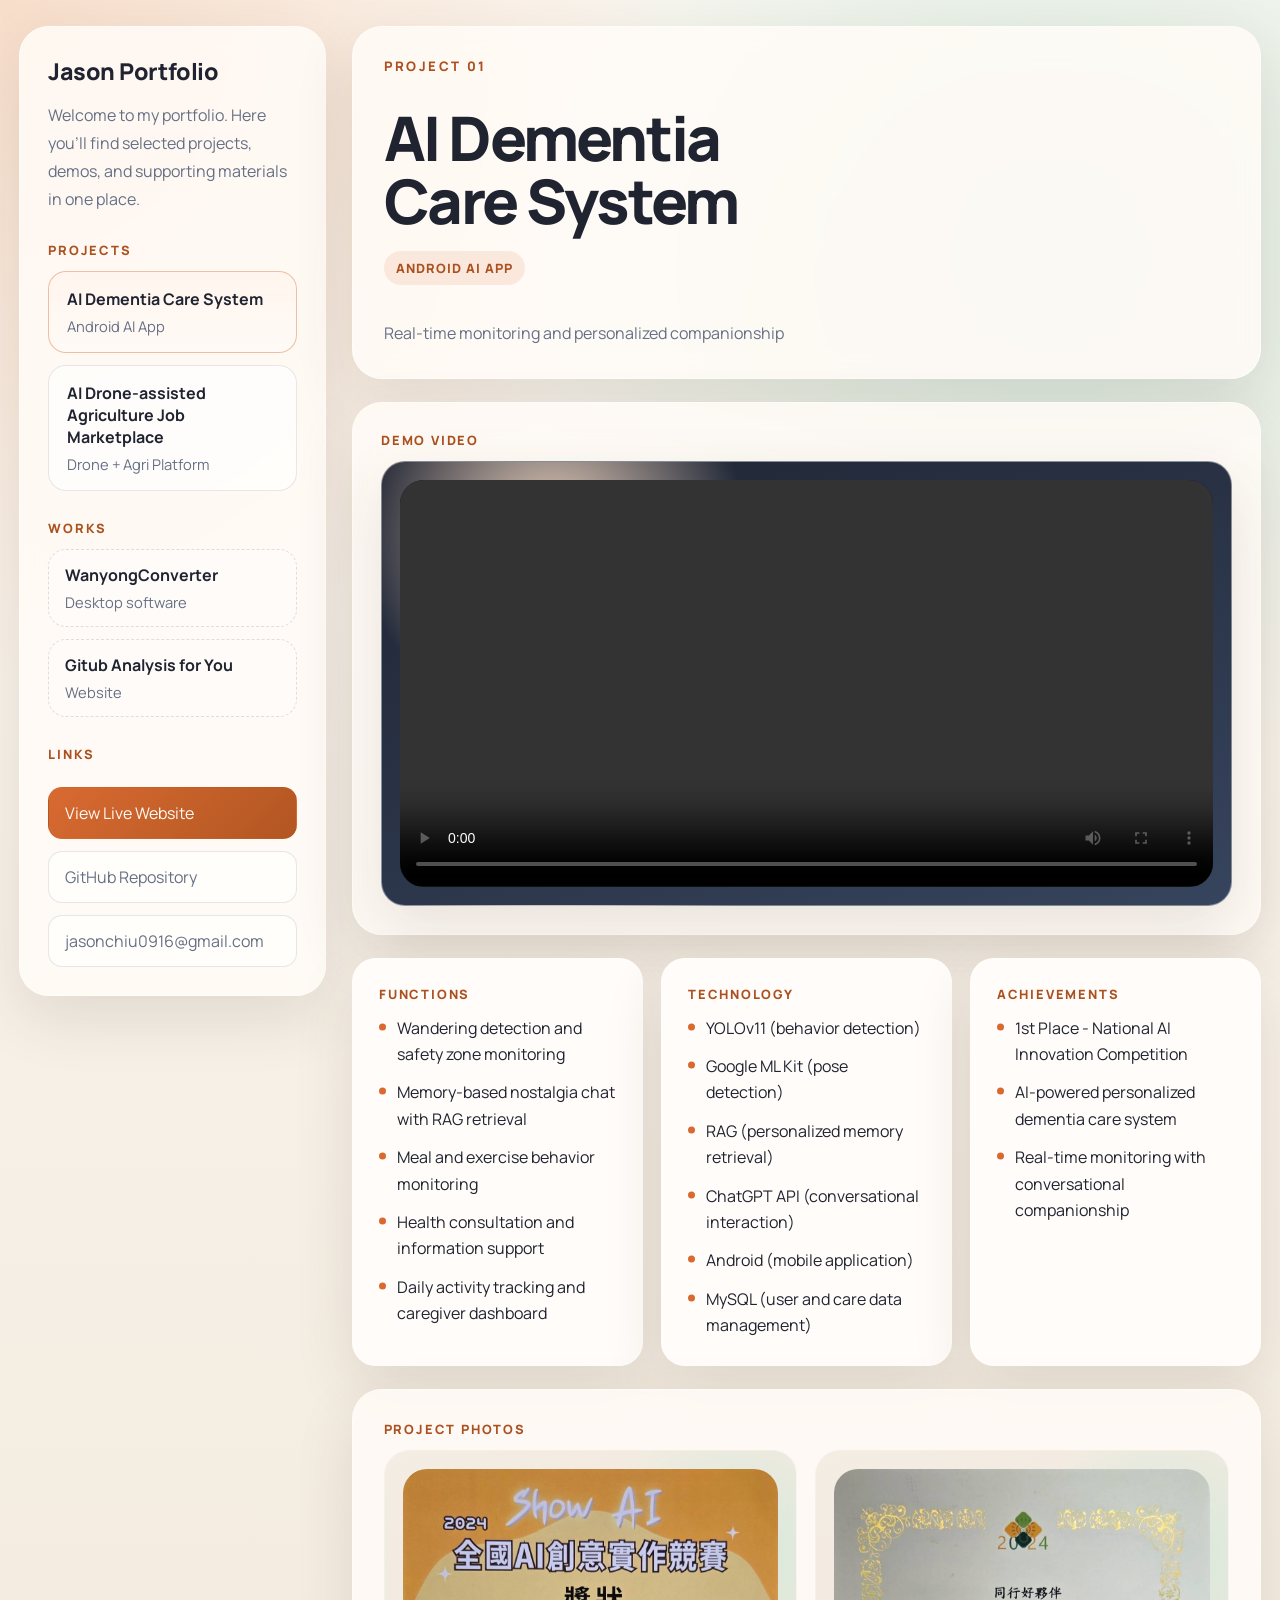
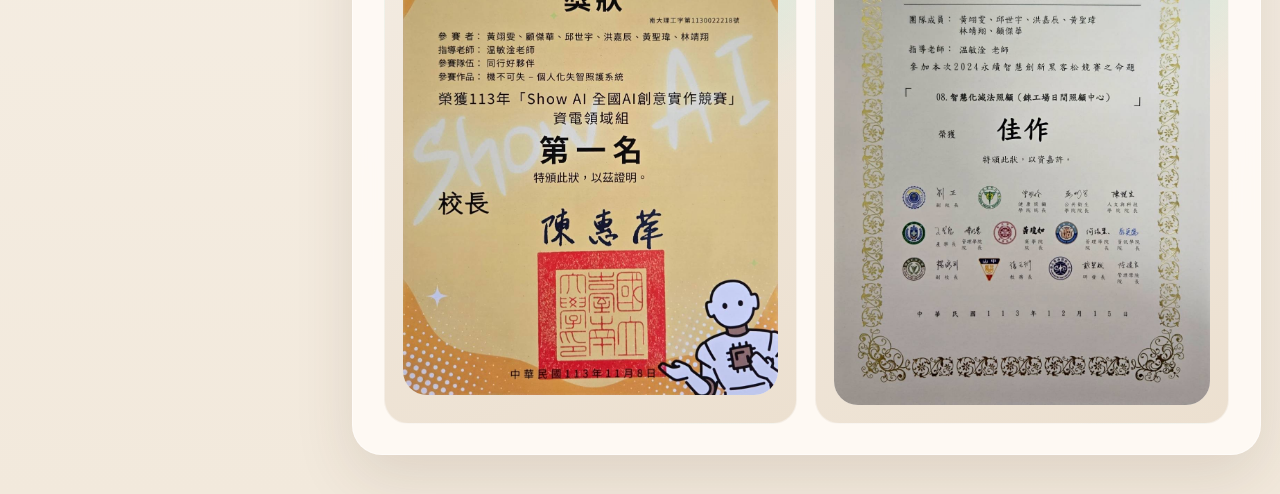
==== commit c13bd98a: "Update works section and responsive interactions" ====
--- a/project-ai-dementia-care-system.html
+++ b/project-ai-dementia-care-system.html
@@ -37,6 +37,20 @@
           <a class="project-link" href="project-two.html">
             <span class="project-link-title">AI Drone-assisted Agriculture Job Marketplace</span>
             <span class="project-link-meta">Drone + Agri Platform</span>
+          </a>
+        </nav>
+      </div>
+
+      <div class="sidebar-group">
+        <p class="sidebar-label">Works</p>
+        <nav class="project-nav">
+          <a class="work-mini-link" href="index.html#work-wanyongconverter">
+            <span class="project-link-title">WanyongConverter</span>
+            <span class="project-link-meta">Desktop software</span>
+          </a>
+          <a class="work-mini-link" href="index.html#work-github-analysis">
+            <span class="project-link-title">Gitub Analysis for You</span>
+            <span class="project-link-meta">Website</span>
           </a>
         </nav>
       </div>
--- a/styles.css
+++ b/styles.css
@@ -10,10 +10,11 @@
   --accent-deep: #ab511f;
   --accent-soft: rgba(216, 106, 49, 0.12);
   --shadow: 0 22px 60px rgba(73, 51, 32, 0.12);
+  --shadow-soft: 0 16px 34px rgba(73, 51, 32, 0.08);
   --radius-xl: 30px;
   --radius-lg: 24px;
   --radius-md: 18px;
-  --layout-width: 1280px;
+  --layout-width: 96rem;
 }
 
 * {
@@ -74,11 +75,11 @@
 
 .dashboard-shell {
   display: grid;
-  grid-template-columns: 320px minmax(0, 1fr);
-  gap: 24px;
-  width: min(calc(100% - 32px), var(--layout-width));
+  grid-template-columns: clamp(17rem, 24vw, 22rem) minmax(0, 1fr);
+  gap: clamp(1rem, 2vw, 2rem);
+  width: min(calc(100% - clamp(1rem, 3vw, 3rem)), var(--layout-width));
   margin: 0 auto;
-  padding: 24px 0 40px;
+  padding: clamp(1rem, 2vw, 1.75rem) 0 clamp(1.5rem, 3vw, 2.75rem);
 }
 
 .sidebar,
@@ -136,6 +137,9 @@
 }
 
 .project-link {
+  position: relative;
+  isolation: isolate;
+  overflow: hidden;
   display: grid;
   gap: 6px;
   padding: 16px 18px;
@@ -143,16 +147,18 @@
   border-radius: var(--radius-md);
   background: rgba(255, 255, 255, 0.56);
   transition:
-    transform 160ms ease,
-    border-color 160ms ease,
-    background-color 160ms ease;
+    transform 220ms cubic-bezier(0.22, 1, 0.36, 1),
+    border-color 220ms ease,
+    background-color 220ms ease,
+    box-shadow 220ms ease;
 }
 
 .project-link:hover,
 .project-link:focus-visible {
-  transform: translateY(-2px);
+  transform: translateY(-4px);
   border-color: rgba(216, 106, 49, 0.3);
   background: rgba(255, 255, 255, 0.72);
+  box-shadow: var(--shadow-soft);
 }
 
 .project-link.active {
@@ -160,6 +166,31 @@
   background: linear-gradient(180deg, rgba(255, 245, 238, 0.96), rgba(255, 250, 246, 0.9));
 }
 
+.work-mini-link {
+  position: relative;
+  isolation: isolate;
+  overflow: hidden;
+  display: grid;
+  gap: 6px;
+  padding: 14px 16px;
+  border: 1px dashed rgba(32, 36, 49, 0.14);
+  border-radius: var(--radius-md);
+  background: rgba(255, 255, 255, 0.36);
+  transition:
+    transform 220ms cubic-bezier(0.22, 1, 0.36, 1),
+    border-color 220ms ease,
+    background-color 220ms ease,
+    box-shadow 220ms ease;
+}
+
+.work-mini-link:hover,
+.work-mini-link:focus-visible {
+  transform: translateY(-4px);
+  border-color: rgba(216, 106, 49, 0.26);
+  background: rgba(255, 255, 255, 0.62);
+  box-shadow: var(--shadow-soft);
+}
+
 .project-link-title {
   font-weight: 700;
 }
@@ -170,6 +201,9 @@
 }
 
 .sidebar-action {
+  position: relative;
+  isolation: isolate;
+  overflow: hidden;
   display: block;
   padding: 14px 16px;
   border: 1px solid var(--line);
@@ -177,18 +211,20 @@
   color: var(--muted);
   background: rgba(255, 255, 255, 0.56);
   transition:
-    transform 160ms ease,
-    border-color 160ms ease,
-    background-color 160ms ease,
-    color 160ms ease;
+    transform 220ms cubic-bezier(0.22, 1, 0.36, 1),
+    border-color 220ms ease,
+    background-color 220ms ease,
+    color 220ms ease,
+    box-shadow 220ms ease;
 }
 
 .sidebar-action:hover,
 .sidebar-action:focus-visible {
-  transform: translateY(-2px);
+  transform: translateY(-3px);
   border-color: rgba(216, 106, 49, 0.3);
   background: rgba(255, 255, 255, 0.74);
   color: var(--text);
+  box-shadow: var(--shadow-soft);
 }
 
 .sidebar-action-primary {
@@ -206,12 +242,12 @@
 
 .content-area {
   display: grid;
-  gap: 20px;
+  gap: clamp(1rem, 1.8vw, 1.5rem);
 }
 
 .content-card {
   border-radius: var(--radius-xl);
-  padding: 34px;
+  padding: clamp(1.4rem, 2.4vw, 2.4rem);
 }
 
 .hero-card h1,
@@ -327,6 +363,9 @@
 }
 
 .project-summary {
+  position: relative;
+  isolation: isolate;
+  overflow: hidden;
   display: grid;
   gap: 12px;
   padding: 24px;
@@ -334,16 +373,18 @@
   border-radius: var(--radius-lg);
   background: var(--surface-soft);
   transition:
-    transform 160ms ease,
-    border-color 160ms ease,
-    background-color 160ms ease;
+    transform 220ms cubic-bezier(0.22, 1, 0.36, 1),
+    border-color 220ms ease,
+    background-color 220ms ease,
+    box-shadow 220ms ease;
 }
 
 .project-summary:hover,
 .project-summary:focus-visible {
-  transform: translateY(-2px);
+  transform: translateY(-5px);
   border-color: rgba(216, 106, 49, 0.3);
   background: rgba(255, 255, 255, 0.72);
+  box-shadow: var(--shadow-soft);
 }
 
 .project-summary h2 {
@@ -364,6 +405,187 @@
   letter-spacing: 0.12em;
   text-transform: uppercase;
   color: var(--accent-deep);
+}
+
+.work-card {
+  position: relative;
+  overflow: hidden;
+  display: grid;
+  gap: 14px;
+  padding: 24px;
+  border: 1px solid var(--line);
+  border-radius: var(--radius-lg);
+  background: var(--surface-soft);
+  transition:
+    transform 260ms cubic-bezier(0.22, 1, 0.36, 1),
+    border-color 220ms ease,
+    box-shadow 220ms ease,
+    background-color 220ms ease;
+}
+
+.work-card:hover {
+  transform: translateY(-4px);
+  border-color: rgba(216, 106, 49, 0.22);
+  box-shadow: var(--shadow-soft);
+  background: rgba(255, 255, 255, 0.74);
+}
+
+.works-grid {
+  display: grid;
+  grid-template-columns: repeat(auto-fit, minmax(min(100%, 22rem), 1fr));
+  gap: clamp(1rem, 1.8vw, 1.5rem);
+  align-items: start;
+}
+
+.work-card-image {
+  width: 100%;
+  min-height: 220px;
+  border: 1px solid rgba(32, 36, 49, 0.08);
+  border-radius: var(--radius-lg);
+  background: rgba(255, 255, 255, 0.74);
+  object-fit: cover;
+}
+
+.work-card h2 {
+  font-size: 1.4rem;
+  font-weight: 800;
+  line-height: 1.15;
+  letter-spacing: -0.03em;
+}
+
+.work-card p {
+  max-width: 58ch;
+  color: var(--muted);
+  line-height: 1.75;
+}
+
+.work-meta {
+  display: grid;
+  grid-template-columns: repeat(auto-fit, minmax(180px, 1fr));
+  gap: 12px;
+}
+
+.work-actions {
+  display: flex;
+  flex-wrap: wrap;
+  gap: 10px;
+}
+
+.work-meta span {
+  display: grid;
+  gap: 6px;
+  padding: 16px 18px;
+  border-radius: 18px;
+  color: var(--text);
+  background: rgba(255, 255, 255, 0.78);
+  border: 1px solid rgba(32, 36, 49, 0.08);
+  box-shadow: 0 10px 24px rgba(32, 36, 49, 0.04);
+}
+
+.work-meta strong {
+  font-size: 0.72rem;
+  font-weight: 800;
+  letter-spacing: 0.12em;
+  text-transform: uppercase;
+  color: var(--accent-deep);
+}
+
+.work-meta-wide {
+  grid-column: 1 / -1;
+}
+
+.work-action {
+  position: relative;
+  isolation: isolate;
+  overflow: hidden;
+  text-decoration: none;
+  display: inline-flex;
+  align-items: center;
+  padding: 10px 12px;
+  border-radius: 999px;
+  font-size: 0.88rem;
+  transition:
+    transform 220ms cubic-bezier(0.22, 1, 0.36, 1),
+    background-color 220ms ease,
+    border-color 220ms ease,
+    box-shadow 220ms ease,
+    color 220ms ease;
+}
+
+.work-action {
+  font-weight: 700;
+  color: var(--accent-deep);
+  background: rgba(216, 106, 49, 0.12);
+  border: 1px solid rgba(216, 106, 49, 0.12);
+}
+
+.work-action:hover,
+.work-action:focus-visible {
+  transform: translateY(-2px);
+  background: rgba(216, 106, 49, 0.18);
+  border-color: rgba(216, 106, 49, 0.22);
+  box-shadow: 0 10px 20px rgba(171, 81, 31, 0.1);
+}
+
+.project-link::after,
+.work-mini-link::after,
+.sidebar-action::after,
+.project-summary::after,
+.work-action::after {
+  content: "";
+  position: absolute;
+  left: var(--press-x, 50%);
+  top: var(--press-y, 50%);
+  width: 18px;
+  height: 18px;
+  border-radius: 999px;
+  pointer-events: none;
+  opacity: 0;
+  transform: translate(-50%, -50%) scale(0);
+  background: radial-gradient(circle, rgba(255, 255, 255, 0.65) 0%, rgba(255, 255, 255, 0.08) 58%, transparent 72%);
+}
+
+.project-link.is-pressed,
+.work-mini-link.is-pressed,
+.sidebar-action.is-pressed,
+.project-summary.is-pressed,
+.work-action.is-pressed {
+  transform: translateY(-1px) scale(0.985);
+}
+
+.project-link.is-pressed::after,
+.work-mini-link.is-pressed::after,
+.sidebar-action.is-pressed::after,
+.project-summary.is-pressed::after,
+.work-action.is-pressed::after {
+  animation: interaction-ink 520ms ease-out forwards;
+}
+
+.project-link:focus-visible,
+.work-mini-link:focus-visible,
+.sidebar-action:focus-visible,
+.project-summary:focus-visible,
+.work-action:focus-visible {
+  outline: none;
+  box-shadow:
+    0 0 0 3px rgba(216, 106, 49, 0.16),
+    var(--shadow-soft);
+}
+
+@keyframes interaction-ink {
+  0% {
+    opacity: 0.18;
+    transform: translate(-50%, -50%) scale(0);
+  }
+
+  40% {
+    opacity: 0.24;
+  }
+
+  100% {
+    opacity: 0;
+    transform: translate(-50%, -50%) scale(14);
+  }
 }
 
 .photo-grid-single {
@@ -469,13 +691,37 @@
   opacity: 0;
   transform: translateY(18px);
   transition:
-    opacity 600ms ease,
-    transform 600ms ease;
+    opacity 700ms cubic-bezier(0.22, 1, 0.36, 1),
+    transform 700ms cubic-bezier(0.22, 1, 0.36, 1);
 }
 
 .js .reveal.is-visible {
   opacity: 1;
   transform: translateY(0);
+}
+
+@media (prefers-reduced-motion: reduce) {
+  html {
+    scroll-behavior: auto;
+  }
+
+  .project-link,
+  .work-mini-link,
+  .sidebar-action,
+  .project-summary,
+  .work-card,
+  .work-action,
+  .js .reveal {
+    transition: none;
+  }
+
+  .project-link::after,
+  .work-mini-link::after,
+  .sidebar-action::after,
+  .project-summary::after,
+  .work-action::after {
+    animation: none;
+  }
 }
 
 @media (max-width: 1100px) {
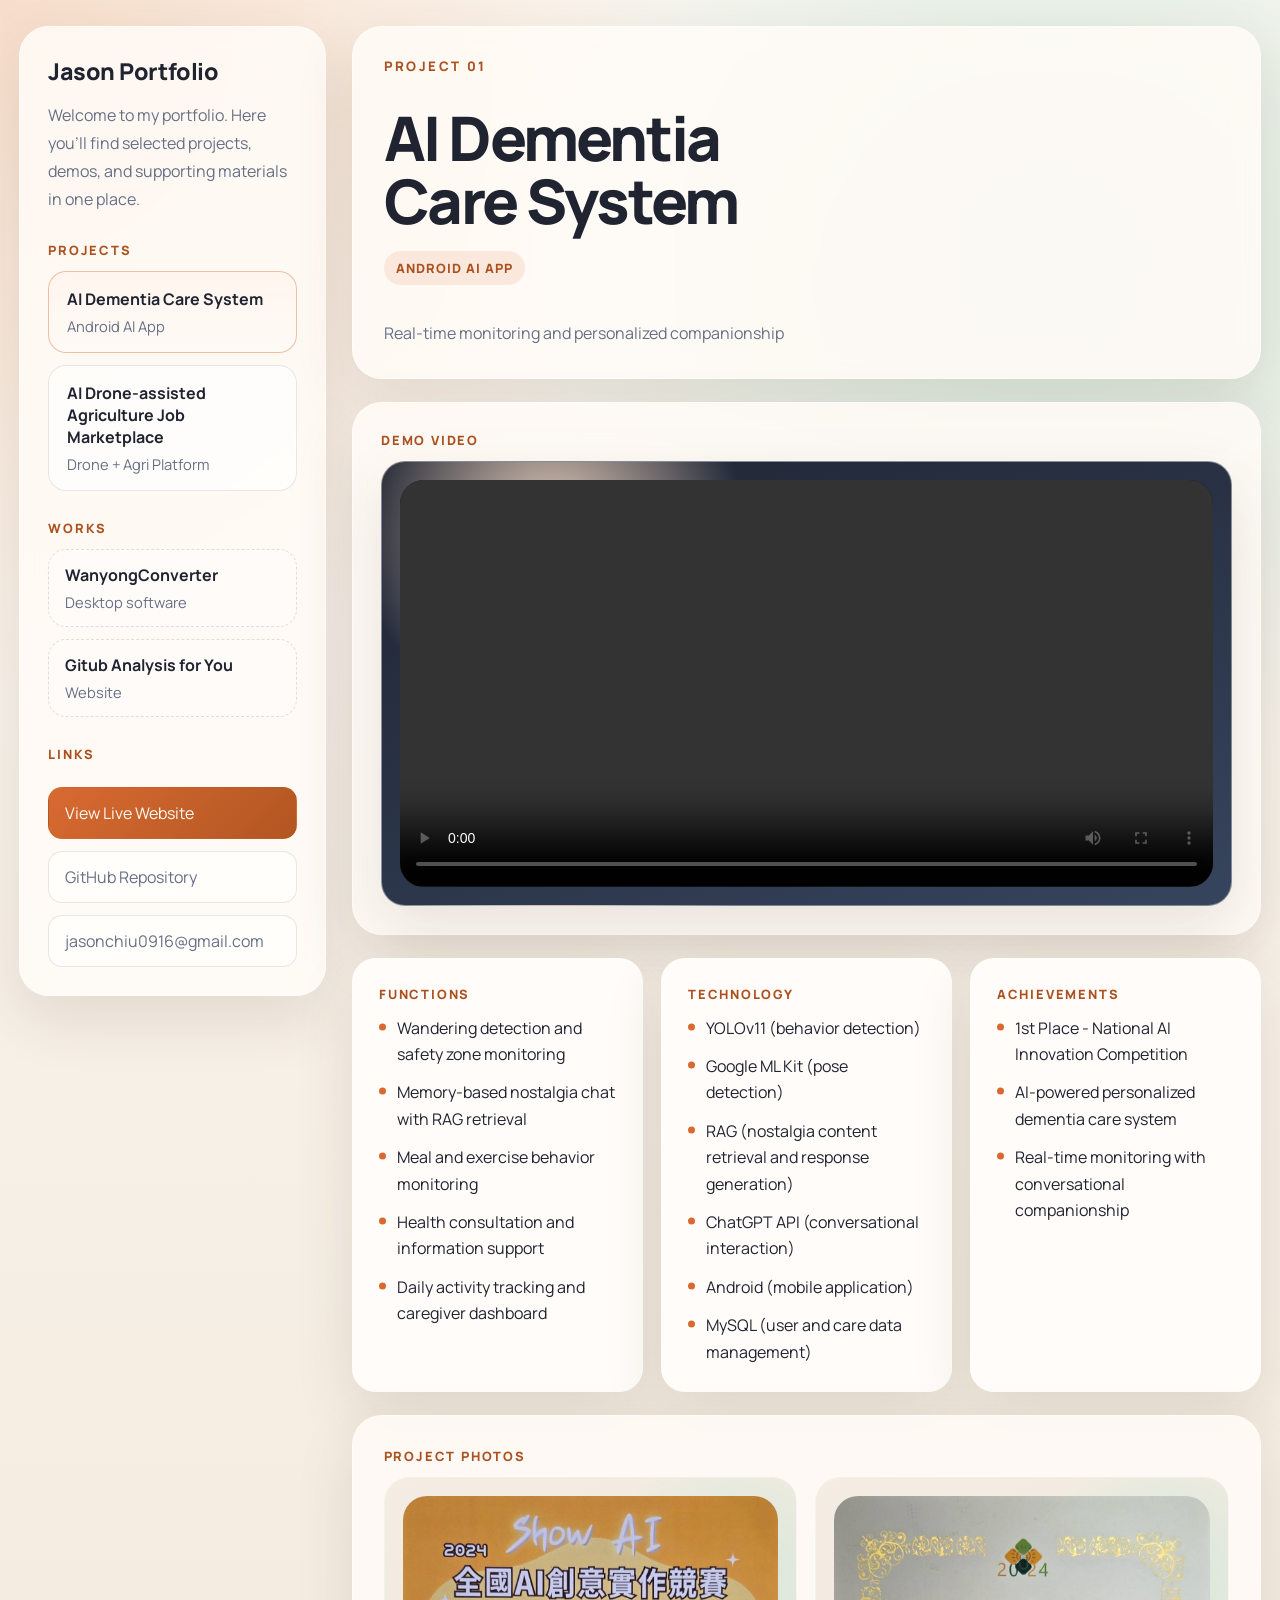
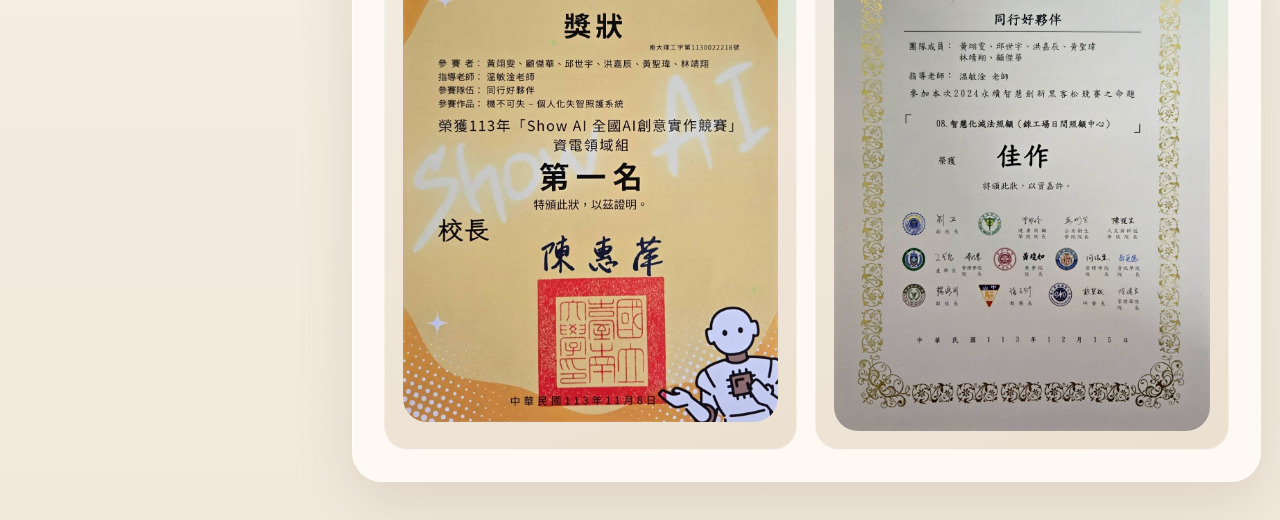
==== commit e0e8202b: "Refine RAG technology description" ====
--- a/project-ai-dementia-care-system.html
+++ b/project-ai-dementia-care-system.html
@@ -101,7 +101,7 @@
           <ul class="project-points">
             <li>YOLOv11 (behavior detection)</li>
             <li>Google ML Kit (pose detection)</li>
-            <li>RAG (personalized memory retrieval)</li>
+            <li>RAG (nostalgia content retrieval and response generation)</li>
             <li>ChatGPT API (conversational interaction)</li>
             <li>Android (mobile application)</li>
             <li>MySQL (user and care data management)</li>
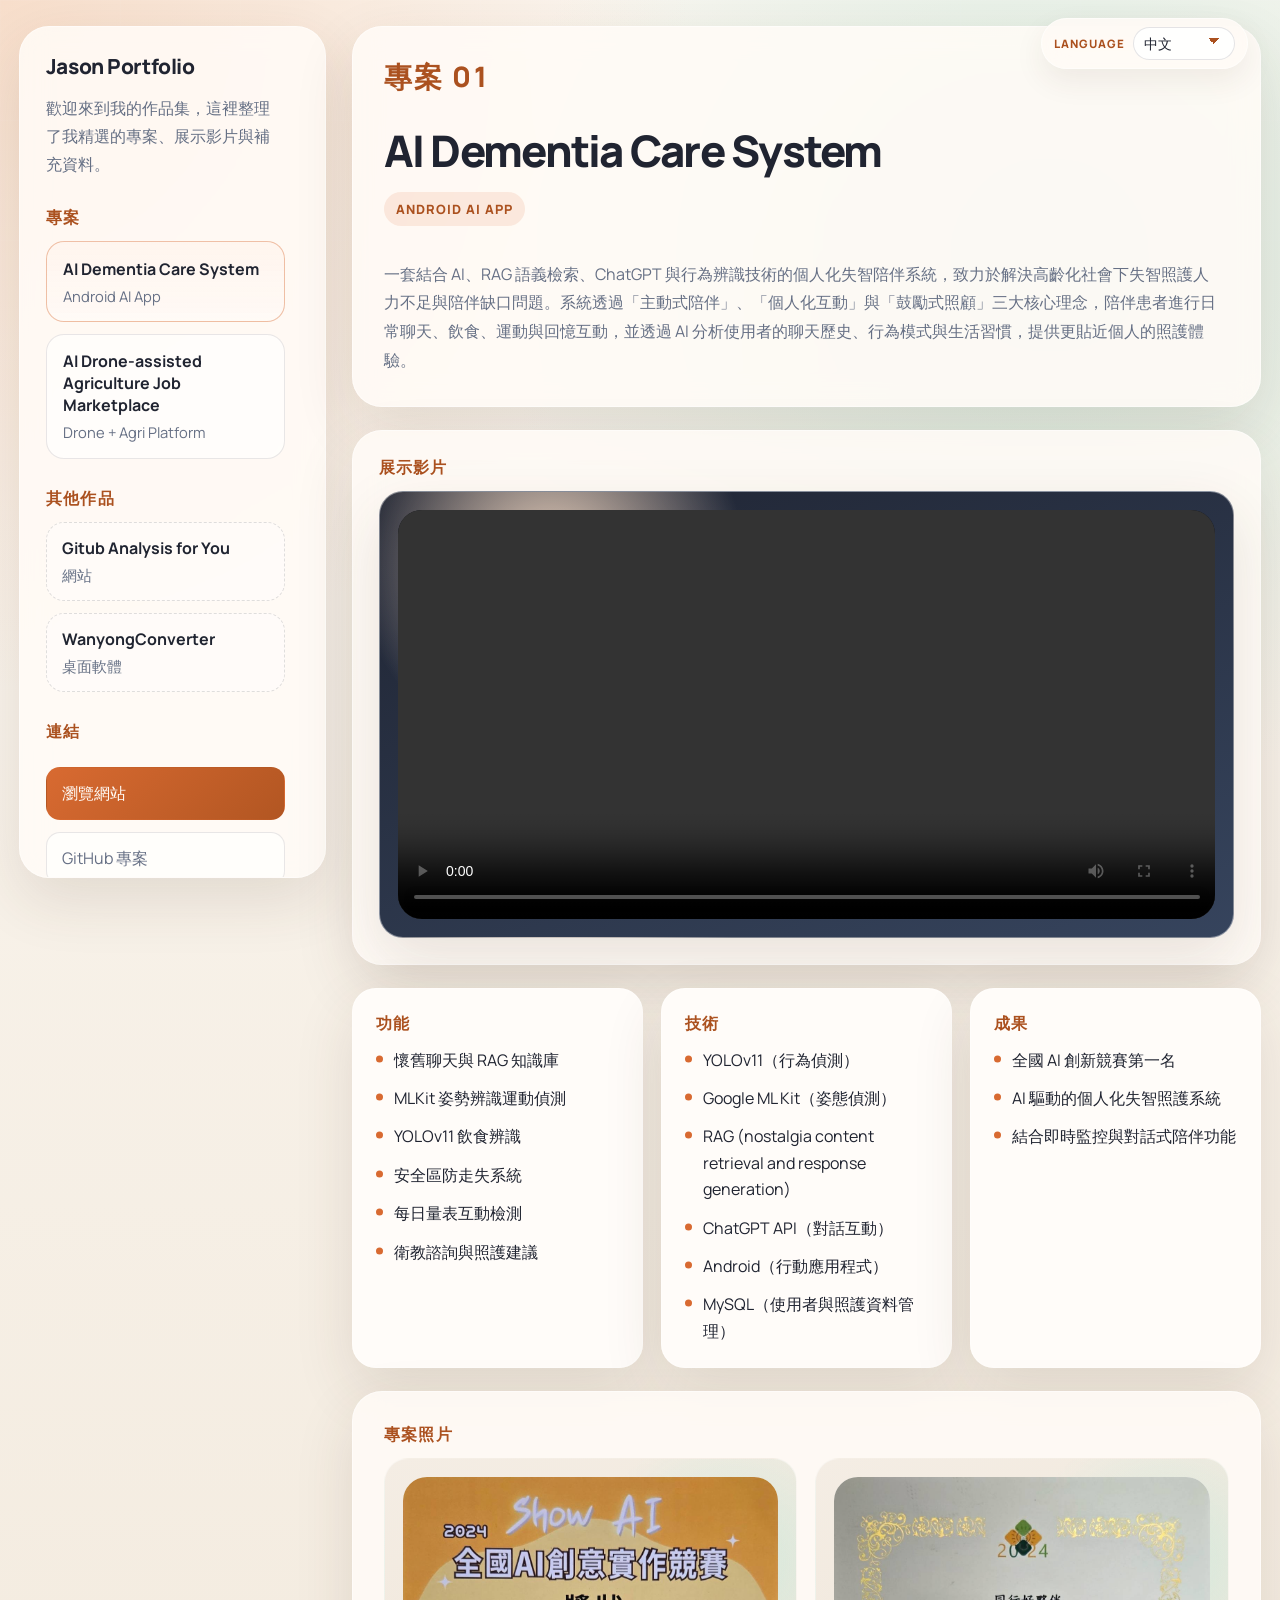
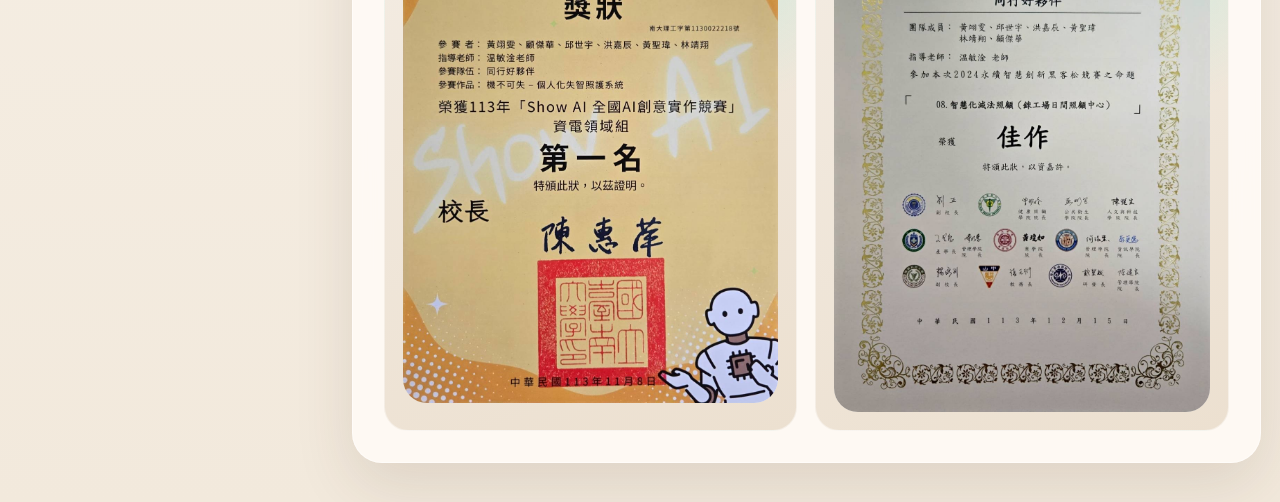
==== commit 042e8348: "Refine responsive portfolio layout" ====
--- a/project-ai-dementia-care-system.html
+++ b/project-ai-dementia-care-system.html
@@ -1,10 +1,11 @@
 <!DOCTYPE html>
-<html lang="en">
+<html lang="zh-Hant">
 <head>
   <meta charset="UTF-8">
   <meta name="viewport" content="width=device-width, initial-scale=1.0">
   <title>AI Dementia Care System | Jason Portfolio</title>
   <meta
+    id="page-description"
     name="description"
     content="AI Dementia Care System project page with sidebar navigation, demo video, and project materials."
   >
@@ -19,60 +20,72 @@
   </script>
   <link rel="stylesheet" href="styles.css">
 </head>
-<body>
+<body data-page="project1">
+  <div class="language-switcher reveal">
+    <label class="language-switcher-label" for="language-select">Language</label>
+    <select id="language-select" class="language-select" aria-label="Language selector">
+      <option value="zh-Hant">中文</option>
+      <option value="en">English</option>
+    </select>
+  </div>
+
   <div class="dashboard-shell">
     <aside class="sidebar reveal">
       <a class="brand" href="index.html">Jason Portfolio</a>
-      <p class="sidebar-intro">
-        Welcome to my portfolio. Here you'll find selected projects, demos, and supporting materials in one place.
+      <p class="sidebar-intro" data-i18n="sidebarIntro">
+        歡迎來到我的作品集，這裡整理了我精選的專案、展示影片與補充資料。
       </p>
 
       <div class="sidebar-group">
-        <p class="sidebar-label">Projects</p>
+        <p class="sidebar-label" data-i18n="projectsLabel">專案</p>
         <nav class="project-nav">
           <a class="project-link active" href="project-ai-dementia-care-system.html">
             <span class="project-link-title">AI Dementia Care System</span>
-            <span class="project-link-meta">Android AI App</span>
+            <span class="project-link-meta" data-i18n="project1Meta">Android AI App</span>
           </a>
           <a class="project-link" href="project-two.html">
             <span class="project-link-title">AI Drone-assisted Agriculture Job Marketplace</span>
-            <span class="project-link-meta">Drone + Agri Platform</span>
+            <span class="project-link-meta" data-i18n="project2Meta">Drone + Agri Platform</span>
           </a>
         </nav>
       </div>
 
       <div class="sidebar-group">
-        <p class="sidebar-label">Works</p>
+        <p class="sidebar-label" data-i18n="worksLabel">其他作品</p>
         <nav class="project-nav">
+          <a class="work-mini-link" href="index.html#work-github-analysis">
+            <span class="project-link-title">Gitub Analysis for You</span>
+            <span class="project-link-meta" data-i18n="work2MiniMeta">網站</span>
+          </a>
           <a class="work-mini-link" href="index.html#work-wanyongconverter">
             <span class="project-link-title">WanyongConverter</span>
-            <span class="project-link-meta">Desktop software</span>
-          </a>
-          <a class="work-mini-link" href="index.html#work-github-analysis">
-            <span class="project-link-title">Gitub Analysis for You</span>
-            <span class="project-link-meta">Website</span>
+            <span class="project-link-meta" data-i18n="work1MiniMeta">桌面軟體</span>
           </a>
         </nav>
       </div>
 
       <div class="sidebar-footer">
-        <p class="sidebar-label">Links</p>
-        <a class="sidebar-action sidebar-action-primary" href="https://jasongod0916.github.io/portfolio/" target="_blank" rel="noreferrer">View Live Website</a>
-        <a class="sidebar-action" href="https://github.com/Jasongod0916/portfolio" target="_blank" rel="noreferrer">GitHub Repository</a>
+        <p class="sidebar-label" data-i18n="linksLabel">連結</p>
+        <a class="sidebar-action sidebar-action-primary" href="https://jasongod0916.github.io/portfolio/" target="_blank" rel="noreferrer" data-i18n="viewWebsite">瀏覽網站</a>
+        <a class="sidebar-action" href="https://github.com/Jasongod0916/portfolio" target="_blank" rel="noreferrer" data-i18n="githubRepo">GitHub 專案</a>
         <a class="sidebar-action" href="mailto:jasonchiu0916@gmail.com">jasonchiu0916@gmail.com</a>
       </div>
     </aside>
 
     <main class="content-area">
       <section class="content-card project-hero reveal">
-        <p class="eyebrow">Project 01</p>
-        <h1>AI Dementia Care System</h1>
-        <span class="project-tag">Android AI App</span>
-        <p class="project-subtitle">Real-time monitoring and personalized companionship</p>
+        <div class="project-hero-copy">
+          <p class="eyebrow" data-i18n="project01Tag">專案 01</p>
+          <h1>AI Dementia Care System</h1>
+          <span class="project-tag" data-i18n="project1Meta">Android AI App</span>
+          <p class="project-subtitle" data-i18n="project1Subtitle">
+            一套結合 AI、RAG 語義檢索、ChatGPT 與行為辨識技術的個人化失智陪伴系統，致力於解決高齡化社會下失智照護人力不足與陪伴缺口問題。系統透過「主動式陪伴」、「個人化互動」與「鼓勵式照顧」三大核心理念，陪伴患者進行日常聊天、飲食、運動與回憶互動，並透過 AI 分析使用者的聊天歷史、行為模式與生活習慣，提供更貼近個人的照護體驗。
+          </p>
+        </div>
       </section>
 
       <section class="content-card video-card reveal">
-        <p class="video-label">Demo Video</p>
+        <p class="video-label" data-i18n="demoVideo">展示影片</p>
         <div class="video-frame">
           <video
             class="project-video"
@@ -86,40 +99,41 @@
 
       <section class="details-grid">
         <article class="detail-section reveal">
-          <p class="detail-title">Functions</p>
+          <p class="detail-title" data-i18n="functionsLabel">功能</p>
           <ul class="project-points">
-            <li>Wandering detection and safety zone monitoring</li>
-            <li>Memory-based nostalgia chat with RAG retrieval</li>
-            <li>Meal and exercise behavior monitoring</li>
-            <li>Health consultation and information support</li>
-            <li>Daily activity tracking and caregiver dashboard</li>
+            <li data-i18n="project1Function1">懷舊聊天與 RAG 知識庫</li>
+            <li data-i18n="project1Function2">MLKit 姿勢辨識運動偵測</li>
+            <li data-i18n="project1Function3">YOLOv11 飲食辨識</li>
+            <li data-i18n="project1Function4">安全區防走失系統</li>
+            <li data-i18n="project1Function5">每日量表互動檢測</li>
+            <li data-i18n="project1Function6">衛教諮詢與照護建議</li>
           </ul>
         </article>
 
         <article class="detail-section reveal">
-          <p class="detail-title">Technology</p>
+          <p class="detail-title" data-i18n="technologyLabel">技術</p>
           <ul class="project-points">
-            <li>YOLOv11 (behavior detection)</li>
-            <li>Google ML Kit (pose detection)</li>
+            <li data-i18n="project1Tech1">YOLOv11（行為偵測）</li>
+            <li data-i18n="project1Tech2">Google ML Kit（姿態偵測）</li>
             <li>RAG (nostalgia content retrieval and response generation)</li>
-            <li>ChatGPT API (conversational interaction)</li>
-            <li>Android (mobile application)</li>
-            <li>MySQL (user and care data management)</li>
+            <li data-i18n="project1Tech4">ChatGPT API（對話互動）</li>
+            <li data-i18n="project1Tech5">Android（行動應用程式）</li>
+            <li data-i18n="project1Tech6">MySQL（使用者與照護資料管理）</li>
           </ul>
         </article>
 
         <article class="detail-section reveal">
-          <p class="detail-title">Achievements</p>
+          <p class="detail-title" data-i18n="achievementsLabel">成果</p>
           <ul class="project-points">
-            <li>1st Place - National AI Innovation Competition</li>
-            <li>AI-powered personalized dementia care system</li>
-            <li>Real-time monitoring with conversational companionship</li>
+            <li data-i18n="project1Achievement1">全國 AI 創新競賽第一名</li>
+            <li data-i18n="project1Achievement2">AI 驅動的個人化失智照護系統</li>
+            <li data-i18n="project1Achievement3">結合即時監控與對話式陪伴功能</li>
           </ul>
         </article>
       </section>
 
       <section class="content-card photo-card reveal">
-        <p class="video-label">Project Photos</p>
+        <p class="video-label" data-i18n="projectPhotos">專案照片</p>
         <div class="photo-grid">
           <div class="photo-frame">
             <img
--- a/styles.css
+++ b/styles.css
@@ -48,6 +48,56 @@
   mask-image: linear-gradient(180deg, rgba(0, 0, 0, 0.24), transparent 80%);
 }
 
+.language-switcher {
+  position: fixed;
+  top: 18px;
+  right: clamp(1rem, 3vw, 2rem);
+  z-index: 30;
+  display: inline-flex;
+  align-items: center;
+  gap: 8px;
+  padding: 8px 12px;
+  border: 1px solid rgba(255, 255, 255, 0.5);
+  border-radius: 999px;
+  background: rgba(255, 251, 246, 0.84);
+  box-shadow: 0 12px 30px rgba(73, 51, 32, 0.08);
+  backdrop-filter: blur(14px);
+}
+
+.language-switcher-label {
+  font-size: 0.72rem;
+  font-weight: 800;
+  letter-spacing: 0.08em;
+  text-transform: uppercase;
+  color: var(--accent-deep);
+}
+
+.language-select {
+  min-width: clamp(5.5rem, 8vw, 7rem);
+  padding: 6px 30px 6px 10px;
+  border: 1px solid rgba(32, 36, 49, 0.12);
+  border-radius: 999px;
+  background: rgba(255, 255, 255, 0.92);
+  color: var(--text);
+  font: inherit;
+  font-size: 0.86rem;
+  appearance: none;
+  background-image:
+    linear-gradient(45deg, transparent 50%, var(--accent-deep) 50%),
+    linear-gradient(135deg, var(--accent-deep) 50%, transparent 50%);
+  background-position:
+    calc(100% - 20px) calc(50% - 3px),
+    calc(100% - 14px) calc(50% - 3px);
+  background-size: 6px 6px, 6px 6px;
+  background-repeat: no-repeat;
+}
+
+.language-select:focus {
+  outline: none;
+  border-color: rgba(216, 106, 49, 0.32);
+  box-shadow: 0 0 0 3px rgba(216, 106, 49, 0.14);
+}
+
 a {
   color: inherit;
   text-decoration: none;
@@ -96,14 +146,17 @@
   position: sticky;
   top: 24px;
   align-self: start;
-  padding: 28px;
+  max-height: calc(100vh - 48px);
+  overflow-y: auto;
+  padding: clamp(1.25rem, 2vw, 1.75rem);
   border-radius: var(--radius-xl);
+  scrollbar-gutter: stable;
 }
 
 .brand {
   display: inline-block;
   margin-bottom: 14px;
-  font-size: 1.45rem;
+  font-size: clamp(1.3rem, 1.4vw, 1.55rem);
   font-weight: 800;
   letter-spacing: -0.02em;
 }
@@ -118,14 +171,43 @@
   margin-top: 28px;
 }
 
-.sidebar-label,
-.section-label,
-.detail-title,
+.sidebar-label {
+  margin-bottom: 12px;
+  font-size: 0.8rem;
+  font-weight: 800;
+  letter-spacing: 0.14em;
+  text-transform: uppercase;
+  color: var(--accent-deep);
+}
+
+.sidebar-label {
+  font-size: clamp(1rem, 1.1vw, 1.25rem);
+  letter-spacing: 0.08em;
+}
+
+.section-label {
+  margin-bottom: 12px;
+  font-size: clamp(1.25rem, 1.8vw, 1.875rem);
+  font-weight: 800;
+  letter-spacing: 0.08em;
+  text-transform: uppercase;
+  color: var(--accent-deep);
+}
+
 .video-label {
   margin-bottom: 12px;
-  font-size: 0.8rem;
-  font-weight: 800;
-  letter-spacing: 0.14em;
+  font-size: clamp(1rem, 1.2vw, 1.25rem);
+  font-weight: 800;
+  letter-spacing: 0.08em;
+  text-transform: uppercase;
+  color: var(--accent-deep);
+}
+
+.detail-title {
+  margin-bottom: 12px;
+  font-size: clamp(1rem, 1.2vw, 1.25rem);
+  font-weight: 800;
+  letter-spacing: 0.08em;
   text-transform: uppercase;
   color: var(--accent-deep);
 }
@@ -142,7 +224,7 @@
   overflow: hidden;
   display: grid;
   gap: 6px;
-  padding: 16px 18px;
+  padding: clamp(0.9rem, 1.2vw, 1rem) clamp(1rem, 1.3vw, 1.125rem);
   border: 1px solid var(--line);
   border-radius: var(--radius-md);
   background: rgba(255, 255, 255, 0.56);
@@ -172,7 +254,7 @@
   overflow: hidden;
   display: grid;
   gap: 6px;
-  padding: 14px 16px;
+  padding: clamp(0.85rem, 1.1vw, 0.95rem) clamp(0.95rem, 1.2vw, 1rem);
   border: 1px dashed rgba(32, 36, 49, 0.14);
   border-radius: var(--radius-md);
   background: rgba(255, 255, 255, 0.36);
@@ -193,11 +275,13 @@
 
 .project-link-title {
   font-weight: 700;
+  overflow-wrap: anywhere;
 }
 
 .project-link-meta {
   color: var(--muted);
   font-size: 0.92rem;
+  overflow-wrap: anywhere;
 }
 
 .sidebar-action {
@@ -205,7 +289,7 @@
   isolation: isolate;
   overflow: hidden;
   display: block;
-  padding: 14px 16px;
+  padding: clamp(0.85rem, 1.1vw, 0.95rem) clamp(0.95rem, 1.2vw, 1rem);
   border: 1px solid var(--line);
   border-radius: 14px;
   color: var(--muted);
@@ -257,13 +341,31 @@
   font-weight: 800;
   line-height: 1.02;
   letter-spacing: -0.04em;
+  overflow-wrap: anywhere;
+}
+
+.hero-card h1 {
+  max-width: none;
+  font-size: clamp(2rem, 3.6vw, 3.9rem);
+  white-space: normal;
+}
+
+.project-hero h1 {
+  max-width: none;
+  font-size: clamp(2rem, 3.4vw, 3.8rem);
+  white-space: normal;
+}
+
+.project-hero-title-long {
+  white-space: normal;
+  max-width: 100%;
 }
 
 .eyebrow {
   margin-bottom: 14px;
-  font-size: 0.82rem;
-  font-weight: 800;
-  letter-spacing: 0.18em;
+  font-size: clamp(1.5rem, 2.2vw, 1.875rem);
+  font-weight: 800;
+  letter-spacing: 0.08em;
   text-transform: uppercase;
   color: var(--accent-deep);
 }
@@ -276,18 +378,22 @@
   line-height: 1.8;
 }
 
+.project-subtitle {
+  max-width: 92ch;
+}
+
 .overview-card {
   background: var(--surface-strong);
 }
 
 .overview-grid {
   display: grid;
-  grid-template-columns: repeat(3, minmax(0, 1fr));
-  gap: 16px;
+  grid-template-columns: repeat(auto-fit, minmax(min(100%, 16rem), 1fr));
+  gap: clamp(0.9rem, 1.4vw, 1rem);
 }
 
 .overview-grid article {
-  padding: 22px;
+  padding: clamp(1rem, 1.6vw, 1.375rem);
   border: 1px solid var(--line);
   border-radius: var(--radius-lg);
   background: var(--surface-soft);
@@ -307,7 +413,13 @@
 
 .project-hero {
   display: grid;
-  gap: 18px;
+  gap: clamp(0.9rem, 1.5vw, 1.125rem);
+}
+
+.project-hero-copy {
+  display: grid;
+  gap: clamp(0.9rem, 1.5vw, 1.125rem);
+  max-width: min(100%, 52rem);
 }
 
 .project-tag {
@@ -324,13 +436,13 @@
 }
 
 .video-card {
-  padding: 28px;
+  padding: clamp(1.25rem, 2vw, 1.75rem);
 }
 
 .video-frame {
   overflow: hidden;
-  min-height: 360px;
-  padding: 18px;
+  min-height: clamp(240px, 34vw, 360px);
+  padding: clamp(0.9rem, 1.5vw, 1.125rem);
   border-radius: var(--radius-lg);
   background:
     radial-gradient(circle at 20% 16%, rgba(255, 227, 203, 0.92), transparent 25%),
@@ -339,7 +451,7 @@
 
 .project-video {
   width: 100%;
-  min-height: 324px;
+  min-height: clamp(220px, 30vw, 324px);
   border-radius: 24px;
   background: #0d1118;
   object-fit: cover;
@@ -347,8 +459,8 @@
 
 .photo-frame {
   overflow: hidden;
-  min-height: 320px;
-  padding: 18px;
+  min-height: clamp(220px, 30vw, 320px);
+  padding: clamp(0.9rem, 1.5vw, 1.125rem);
   border: 1px solid rgba(255, 255, 255, 0.42);
   border-radius: var(--radius-lg);
   background:
@@ -358,8 +470,8 @@
 
 .photo-grid {
   display: grid;
-  grid-template-columns: repeat(2, minmax(0, 1fr));
-  gap: 18px;
+  grid-template-columns: repeat(auto-fit, minmax(min(100%, 18rem), 1fr));
+  gap: clamp(1rem, 1.6vw, 1.125rem);
 }
 
 .project-summary {
@@ -368,7 +480,7 @@
   overflow: hidden;
   display: grid;
   gap: 12px;
-  padding: 24px;
+  padding: clamp(1.1rem, 1.8vw, 1.5rem);
   border: 1px solid var(--line);
   border-radius: var(--radius-lg);
   background: var(--surface-soft);
@@ -411,8 +523,10 @@
   position: relative;
   overflow: hidden;
   display: grid;
+  grid-template-rows: auto auto auto 1fr auto auto;
   gap: 14px;
-  padding: 24px;
+  height: 100%;
+  padding: clamp(1.1rem, 1.8vw, 1.5rem);
   border: 1px solid var(--line);
   border-radius: var(--radius-lg);
   background: var(--surface-soft);
@@ -434,12 +548,12 @@
   display: grid;
   grid-template-columns: repeat(auto-fit, minmax(min(100%, 22rem), 1fr));
   gap: clamp(1rem, 1.8vw, 1.5rem);
-  align-items: start;
+  align-items: stretch;
 }
 
 .work-card-image {
   width: 100%;
-  min-height: 220px;
+  min-height: clamp(180px, 20vw, 220px);
   border: 1px solid rgba(32, 36, 49, 0.08);
   border-radius: var(--radius-lg);
   background: rgba(255, 255, 255, 0.74);
@@ -469,6 +583,7 @@
   display: flex;
   flex-wrap: wrap;
   gap: 10px;
+  align-self: end;
 }
 
 .work-meta span {
@@ -640,13 +755,13 @@
 
 .details-grid {
   display: grid;
-  grid-template-columns: repeat(3, minmax(0, 1fr));
-  gap: 18px;
+  grid-template-columns: repeat(auto-fit, minmax(min(100%, 17rem), 1fr));
+  gap: clamp(1rem, 1.6vw, 1.125rem);
 }
 
 .detail-section {
   border-radius: var(--radius-lg);
-  padding: 26px;
+  padding: clamp(1.1rem, 1.8vw, 1.625rem);
   background: var(--surface-strong);
 }
 
@@ -677,7 +792,7 @@
 }
 
 .title-only-card {
-  min-height: 220px;
+  min-height: clamp(180px, 22vw, 220px);
   display: flex;
   align-items: center;
 }
@@ -732,6 +847,17 @@
   }
 }
 
+@media (min-width: 1101px) {
+  .hero-card h1,
+  .project-hero h1 {
+    white-space: nowrap;
+  }
+
+  .project-hero-title-long {
+    white-space: normal;
+  }
+}
+
 @media (max-width: 900px) {
   .dashboard-shell {
     grid-template-columns: 1fr;
@@ -739,6 +865,13 @@
 
   .sidebar {
     position: static;
+    max-height: none;
+    overflow-y: visible;
+  }
+
+  .language-switcher {
+    top: 12px;
+    right: 12px;
   }
 }
 
@@ -784,4 +917,25 @@
   .placeholder-title {
     font-size: 1.4rem;
   }
-}
+
+  .hero-card h1 {
+    white-space: normal;
+  }
+
+  .project-hero h1 {
+    white-space: normal;
+  }
+
+  .language-switcher {
+    gap: 8px;
+    padding: 8px 10px;
+  }
+
+  .language-switcher-label {
+    display: none;
+  }
+
+  .language-select {
+    min-width: 96px;
+  }
+}
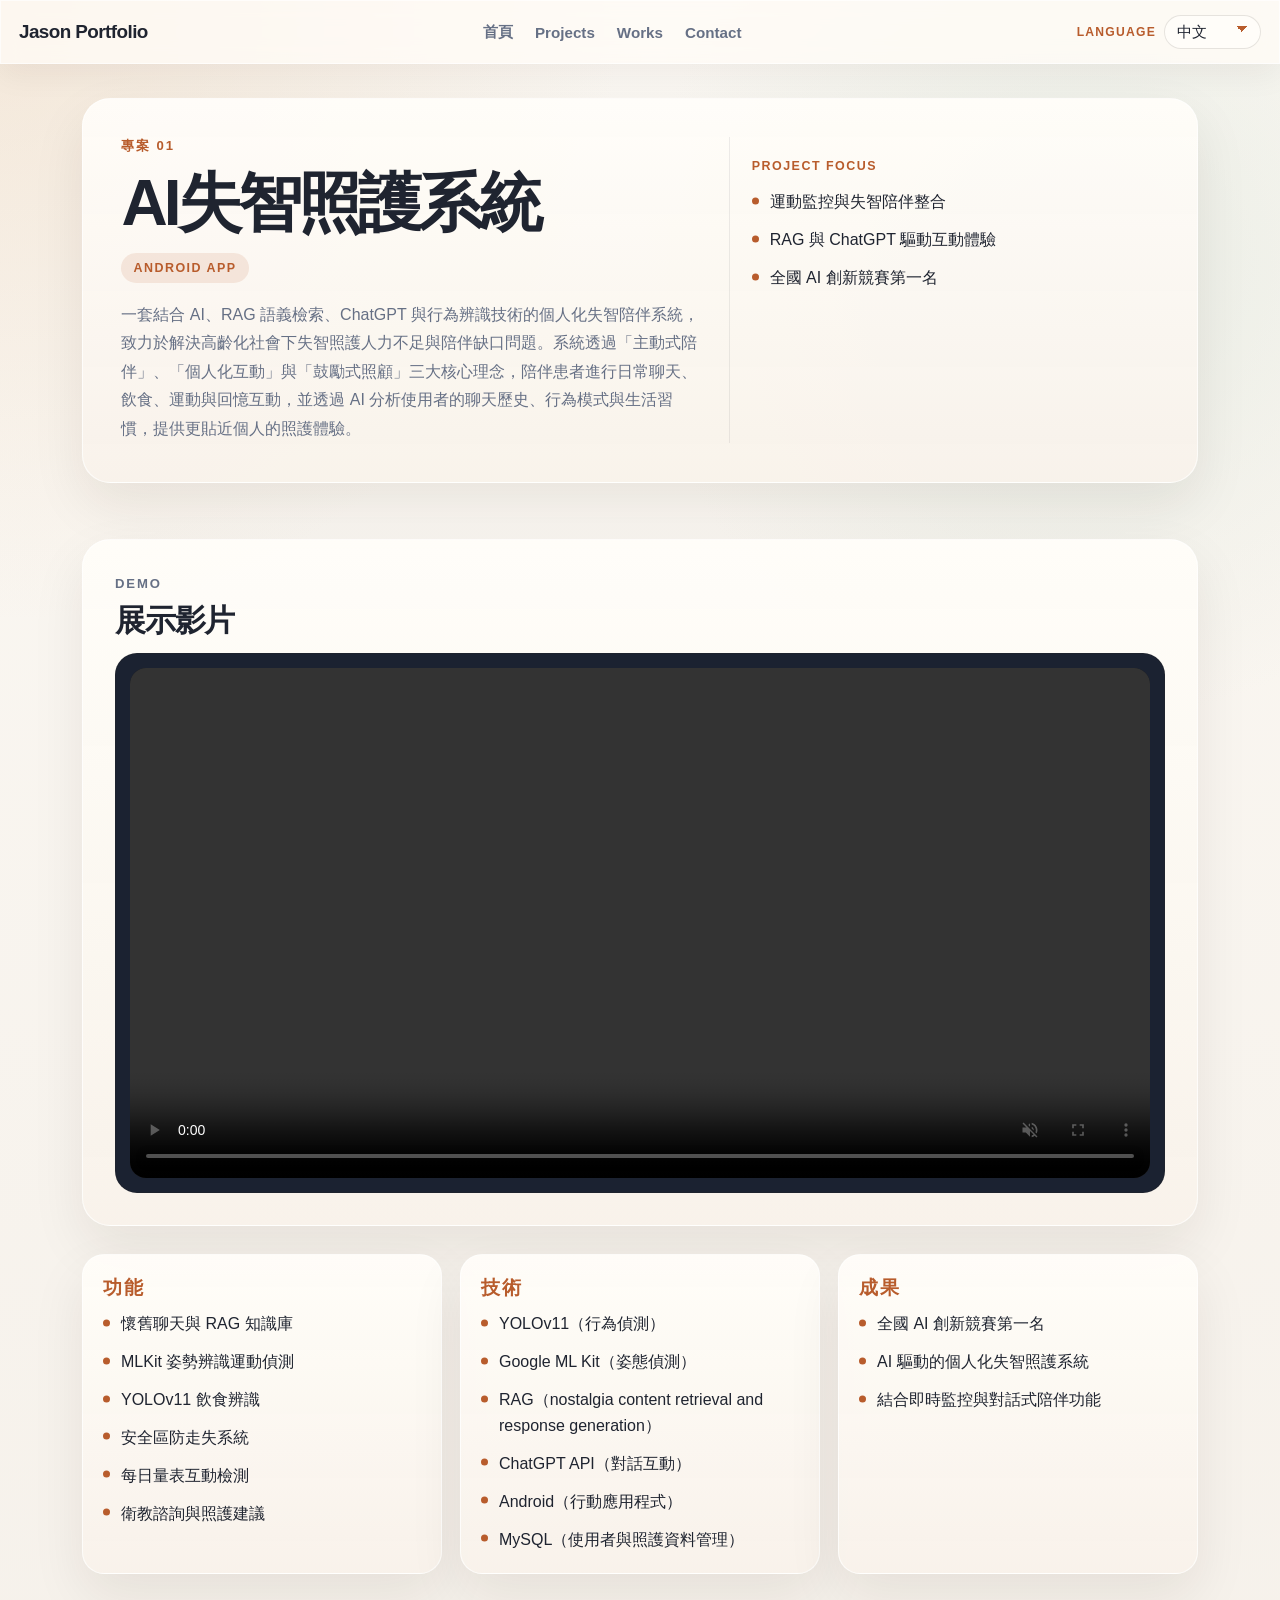
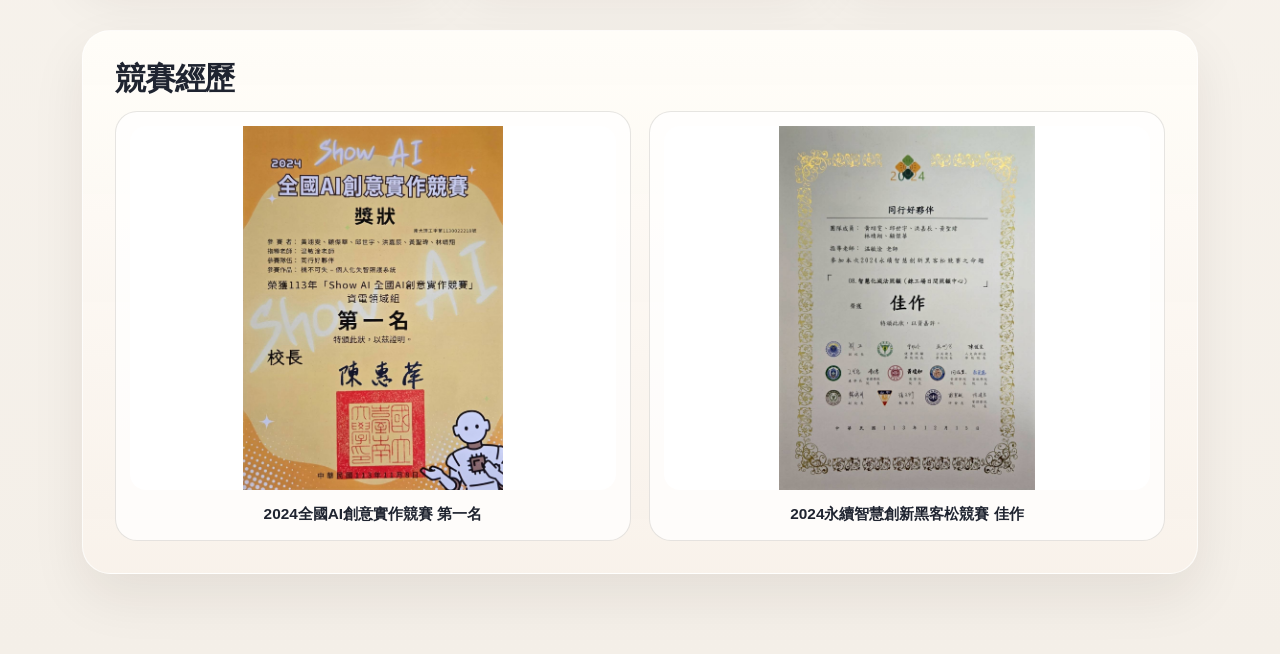
==== commit a907dd7d: "Refactor code structure for improved readability and maintainability" ====
--- a/project-ai-dementia-care-system.html
+++ b/project-ai-dementia-care-system.html
@@ -1,106 +1,102 @@
-<!DOCTYPE html>
+<!doctype html>
 <html lang="zh-Hant">
-<head>
-  <meta charset="UTF-8">
-  <meta name="viewport" content="width=device-width, initial-scale=1.0">
-  <title>AI Dementia Care System | Jason Portfolio</title>
-  <meta
-    id="page-description"
-    name="description"
-    content="AI Dementia Care System project page with sidebar navigation, demo video, and project materials."
-  >
-  <link rel="preconnect" href="https://fonts.googleapis.com">
-  <link rel="preconnect" href="https://fonts.gstatic.com" crossorigin>
-  <link
-    href="https://fonts.googleapis.com/css2?family=Manrope:wght@400;500;600;700;800&display=swap"
-    rel="stylesheet"
-  >
-  <script>
-    document.documentElement.classList.add("js");
-  </script>
-  <link rel="stylesheet" href="styles.css">
-</head>
-<body data-page="project1">
-  <div class="language-switcher reveal">
-    <label class="language-switcher-label" for="language-select">Language</label>
-    <select id="language-select" class="language-select" aria-label="Language selector">
-      <option value="zh-Hant">中文</option>
-      <option value="en">English</option>
-    </select>
-  </div>
+  <head>
+    <meta charset="UTF-8" />
+    <meta name="viewport" content="width=device-width, initial-scale=1.0" />
+    <title>AI Dementia Care System | Jason Portfolio</title>
+    <meta
+      id="page-description"
+      name="description"
+      content="AI Dementia Care System project page with demo video, technologies, and supporting materials."
+    />
+    <link rel="preconnect" href="https://fonts.googleapis.com" />
+    <link rel="preconnect" href="https://fonts.gstatic.com" crossorigin />
+    <link
+      href="https://fonts.googleapis.com/css2?family=Manrope:wght@400;500;600;700;800&display=swap"
+      rel="stylesheet"
+    />
+    <script>
+      document.documentElement.classList.add("js");
+    </script>
+    <link rel="stylesheet" href="styles.css?v=3" />
+  </head>
+  <body data-page="project1">
+    <header class="site-header">
+      <div class="site-header-inner">
+        <a class="site-brand" href="index.html">Jason Portfolio</a>
 
-  <div class="dashboard-shell">
-    <aside class="sidebar reveal">
-      <a class="brand" href="index.html">Jason Portfolio</a>
-      <p class="sidebar-intro" data-i18n="sidebarIntro">
-        歡迎來到我的作品集，這裡整理了我精選的專案、展示影片與補充資料。
-      </p>
+        <nav class="top-nav" aria-label="Primary">
+          <a href="index.html#home" data-i18n="navHome">首頁</a>
+          <a href="index.html#projects" data-i18n="navProjects">Projects</a>
+          <a href="index.html#works" data-i18n="navWorks">Works</a>
+          <a href="index.html#contact" data-i18n="navContact">Contact</a>
+        </nav>
 
-      <div class="sidebar-group">
-        <p class="sidebar-label" data-i18n="projectsLabel">專案</p>
-        <nav class="project-nav">
-          <a class="project-link active" href="project-ai-dementia-care-system.html">
-            <span class="project-link-title">AI Dementia Care System</span>
-            <span class="project-link-meta" data-i18n="project1Meta">Android AI App</span>
-          </a>
-          <a class="project-link" href="project-two.html">
-            <span class="project-link-title">AI Drone-assisted Agriculture Job Marketplace</span>
-            <span class="project-link-meta" data-i18n="project2Meta">Drone + Agri Platform</span>
-          </a>
-        </nav>
+        <div class="language-switcher">
+          <label class="language-switcher-label" for="language-select"
+            >Language</label
+          >
+          <select
+            id="language-select"
+            class="language-select"
+            aria-label="Language selector"
+          >
+            <option value="zh-Hant">中文</option>
+            <option value="en">English</option>
+          </select>
+        </div>
       </div>
+    </header>
 
-      <div class="sidebar-group">
-        <p class="sidebar-label" data-i18n="worksLabel">其他作品</p>
-        <nav class="project-nav">
-          <a class="work-mini-link" href="index.html#work-github-analysis">
-            <span class="project-link-title">Gitub Analysis for You</span>
-            <span class="project-link-meta" data-i18n="work2MiniMeta">網站</span>
-          </a>
-          <a class="work-mini-link" href="index.html#work-wanyongconverter">
-            <span class="project-link-title">WanyongConverter</span>
-            <span class="project-link-meta" data-i18n="work1MiniMeta">桌面軟體</span>
-          </a>
-        </nav>
-      </div>
-
-      <div class="sidebar-footer">
-        <p class="sidebar-label" data-i18n="linksLabel">連結</p>
-        <a class="sidebar-action sidebar-action-primary" href="https://jasongod0916.github.io/portfolio/" target="_blank" rel="noreferrer" data-i18n="viewWebsite">瀏覽網站</a>
-        <a class="sidebar-action" href="https://github.com/Jasongod0916/portfolio" target="_blank" rel="noreferrer" data-i18n="githubRepo">GitHub 專案</a>
-        <a class="sidebar-action" href="mailto:jasonchiu0916@gmail.com">jasonchiu0916@gmail.com</a>
-      </div>
-    </aside>
-
-    <main class="content-area">
-      <section class="content-card project-hero reveal">
+    <main class="site-main project-main">
+      <section class="project-hero reveal">
         <div class="project-hero-copy">
-          <p class="eyebrow" data-i18n="project01Tag">專案 01</p>
-          <h1>AI Dementia Care System</h1>
-          <span class="project-tag" data-i18n="project1Meta">Android AI App</span>
-          <p class="project-subtitle" data-i18n="project1Subtitle">
-            一套結合 AI、RAG 語義檢索、ChatGPT 與行為辨識技術的個人化失智陪伴系統，致力於解決高齡化社會下失智照護人力不足與陪伴缺口問題。系統透過「主動式陪伴」、「個人化互動」與「鼓勵式照顧」三大核心理念，陪伴患者進行日常聊天、飲食、運動與回憶互動，並透過 AI 分析使用者的聊天歷史、行為模式與生活習慣，提供更貼近個人的照護體驗。
+          <p class="section-kicker" data-i18n="project01Tag">專案 01</p>
+          <h1 data-i18n="project1Title">AI失智照護系統</h1>
+          <span class="project-pill" data-i18n="project1Meta"
+            >Android AI App</span
+          >
+          <p class="project-intro" data-i18n="project1Subtitle">
+            一套結合 AI、RAG 語義檢索、ChatGPT
+            與行為辨識技術的個人化失智陪伴系統，致力於解決高齡化社會下失智照護人力不足與陪伴缺口問題。系統透過「主動式陪伴」、「個人化互動」與「鼓勵式照顧」三大核心理念，陪伴患者進行日常聊天、飲食、運動與回憶互動，並透過
+            AI
+            分析使用者的聊天歷史、行為模式與生活習慣，提供更貼近個人的照護體驗。
           </p>
+        </div>
+        <div class="project-aside">
+          <p class="project-aside-label" data-i18n="projectHighlightLabel">
+            Project Focus
+          </p>
+          <ul class="summary-list">
+            <li data-i18n="homeProject1Point1">即時監控與失智陪伴整合</li>
+            <li data-i18n="homeProject1Point2">RAG 與 ChatGPT 驅動互動體驗</li>
+            <li data-i18n="homeProject1Point3">全國 AI 創新競賽第一名</li>
+          </ul>
         </div>
       </section>
 
-      <section class="content-card video-card reveal">
-        <p class="video-label" data-i18n="demoVideo">展示影片</p>
-        <div class="video-frame">
+      <section class="media-section reveal">
+        <div class="section-heading inline-heading">
+          <p class="section-kicker" data-i18n="demoVideoEyebrow">Demo</p>
+          <h2 data-i18n="demoVideo">展示影片</h2>
+        </div>
+        <div class="media-frame">
           <video
             class="project-video"
             controls
+            muted
             preload="metadata"
             playsinline
+            data-autoplay
             src="assets/videos/ai-dementia-care-system.mp4"
           ></video>
         </div>
       </section>
 
-      <section class="details-grid">
-        <article class="detail-section reveal">
-          <p class="detail-title" data-i18n="functionsLabel">功能</p>
-          <ul class="project-points">
+      <section class="details-grid reveal">
+        <article class="detail-card">
+          <p class="detail-card-title" data-i18n="functionsLabel">功能</p>
+          <ul class="detail-list">
             <li data-i18n="project1Function1">懷舊聊天與 RAG 知識庫</li>
             <li data-i18n="project1Function2">MLKit 姿勢辨識運動偵測</li>
             <li data-i18n="project1Function3">YOLOv11 飲食辨識</li>
@@ -110,52 +106,61 @@
           </ul>
         </article>
 
-        <article class="detail-section reveal">
-          <p class="detail-title" data-i18n="technologyLabel">技術</p>
-          <ul class="project-points">
+        <article class="detail-card">
+          <p class="detail-card-title" data-i18n="technologyLabel">技術</p>
+          <ul class="detail-list">
             <li data-i18n="project1Tech1">YOLOv11（行為偵測）</li>
             <li data-i18n="project1Tech2">Google ML Kit（姿態偵測）</li>
-            <li>RAG (nostalgia content retrieval and response generation)</li>
+            <li data-i18n="project1Tech3">
+              RAG（nostalgia content retrieval and response generation）
+            </li>
             <li data-i18n="project1Tech4">ChatGPT API（對話互動）</li>
             <li data-i18n="project1Tech5">Android（行動應用程式）</li>
             <li data-i18n="project1Tech6">MySQL（使用者與照護資料管理）</li>
           </ul>
         </article>
 
-        <article class="detail-section reveal">
-          <p class="detail-title" data-i18n="achievementsLabel">成果</p>
-          <ul class="project-points">
+        <article class="detail-card">
+          <p class="detail-card-title" data-i18n="achievementsLabel">成果</p>
+          <ul class="detail-list">
             <li data-i18n="project1Achievement1">全國 AI 創新競賽第一名</li>
-            <li data-i18n="project1Achievement2">AI 驅動的個人化失智照護系統</li>
-            <li data-i18n="project1Achievement3">結合即時監控與對話式陪伴功能</li>
+            <li data-i18n="project1Achievement2">
+              AI 驅動的個人化失智照護系統
+            </li>
+            <li data-i18n="project1Achievement3">
+              結合即時監控與對話式陪伴功能
+            </li>
           </ul>
         </article>
       </section>
 
-      <section class="content-card photo-card reveal">
-        <p class="video-label" data-i18n="projectPhotos">專案照片</p>
+      <section class="section-block reveal">
+        <div class="section-heading inline-heading">
+          <h2 data-i18n="projectPhotos">專案照片</h2>
+        </div>
         <div class="photo-grid">
-          <div class="photo-frame">
+          <div class="photo-card">
             <img
               class="certificate-image"
               src="assets/certificates/1_%E5%85%A8%E5%9C%8BAI%E5%89%B5%E6%84%8F%E5%AF%A6%E4%BD%9C%E7%AB%B6%E8%B3%BD.JPG"
               alt="National AI Innovation Competition award certificate"
               loading="lazy"
-            >
+            />
+            <p class="photo-caption">2024全國AI創意實作競賽 第一名</p>
           </div>
-          <div class="photo-frame">
+          <div class="photo-card">
             <img
               class="certificate-image"
               src="assets/certificates/1_%E9%BB%91%E5%AE%A2%E6%9D%BE.JPG"
               alt="Project presentation or hackathon photo"
               loading="lazy"
-            >
+            />
+            <p class="photo-caption">2024永續智慧創新黑客松競賽 佳作</p>
           </div>
         </div>
       </section>
     </main>
-  </div>
 
-  <script src="script.js"></script>
-</body>
+    <script src="script.js?v=3"></script>
+  </body>
 </html>
--- a/styles.css
+++ b/styles.css
@@ -1,20 +1,21 @@
 :root {
-  --bg: #f5efe6;
-  --surface: rgba(255, 251, 246, 0.88);
-  --surface-strong: rgba(255, 252, 249, 0.98);
-  --surface-soft: rgba(255, 255, 255, 0.6);
-  --text: #202431;
+  --bg: #f4efe8;
+  --bg-accent: #ede4d6;
+  --surface: rgba(255, 252, 247, 0.9);
+  --surface-strong: #fffdf9;
+  --surface-soft: #f8f3ec;
+  --line: rgba(52, 43, 31, 0.12);
+  --line-strong: rgba(52, 43, 31, 0.2);
+  --text: #1f2430;
   --muted: #667085;
-  --line: rgba(32, 36, 49, 0.1);
-  --accent: #d86a31;
-  --accent-deep: #ab511f;
-  --accent-soft: rgba(216, 106, 49, 0.12);
-  --shadow: 0 22px 60px rgba(73, 51, 32, 0.12);
-  --shadow-soft: 0 16px 34px rgba(73, 51, 32, 0.08);
-  --radius-xl: 30px;
-  --radius-lg: 24px;
-  --radius-md: 18px;
-  --layout-width: 96rem;
+  --accent: #b85c2c;
+  --accent-soft: rgba(184, 92, 44, 0.12);
+  --shadow: 0 22px 54px rgba(40, 26, 16, 0.08);
+  --shadow-soft: 0 10px 24px rgba(40, 26, 16, 0.06);
+  --radius-xl: 28px;
+  --radius-lg: 22px;
+  --radius-md: 16px;
+  --container: 1180px;
 }
 
 * {
@@ -28,74 +29,30 @@
 body {
   margin: 0;
   min-height: 100vh;
-  font-family: "Manrope", "Segoe UI", sans-serif;
+  font-family:
+    "Microsoft JhengHei UI",
+    "Microsoft JhengHei",
+    "PingFang TC",
+    "Noto Sans TC",
+    -apple-system,
+    BlinkMacSystemFont,
+    "Segoe UI",
+    "Helvetica Neue",
+    sans-serif;
+  font-weight: 500;
   color: var(--text);
   background:
-    radial-gradient(circle at top left, rgba(244, 201, 171, 0.55), transparent 28%),
-    radial-gradient(circle at 82% 12%, rgba(204, 231, 217, 0.7), transparent 26%),
-    linear-gradient(180deg, #fbf7f1 0%, #f2e9dc 100%);
-}
-
-body::before {
-  content: "";
-  position: fixed;
-  inset: 0;
-  pointer-events: none;
-  background-image:
-    linear-gradient(rgba(255, 255, 255, 0.24) 1px, transparent 1px),
-    linear-gradient(90deg, rgba(255, 255, 255, 0.18) 1px, transparent 1px);
-  background-size: 120px 120px;
-  mask-image: linear-gradient(180deg, rgba(0, 0, 0, 0.24), transparent 80%);
-}
-
-.language-switcher {
-  position: fixed;
-  top: 18px;
-  right: clamp(1rem, 3vw, 2rem);
-  z-index: 30;
-  display: inline-flex;
-  align-items: center;
-  gap: 8px;
-  padding: 8px 12px;
-  border: 1px solid rgba(255, 255, 255, 0.5);
-  border-radius: 999px;
-  background: rgba(255, 251, 246, 0.84);
-  box-shadow: 0 12px 30px rgba(73, 51, 32, 0.08);
-  backdrop-filter: blur(14px);
-}
-
-.language-switcher-label {
-  font-size: 0.72rem;
-  font-weight: 800;
-  letter-spacing: 0.08em;
-  text-transform: uppercase;
-  color: var(--accent-deep);
-}
-
-.language-select {
-  min-width: clamp(5.5rem, 8vw, 7rem);
-  padding: 6px 30px 6px 10px;
-  border: 1px solid rgba(32, 36, 49, 0.12);
-  border-radius: 999px;
-  background: rgba(255, 255, 255, 0.92);
-  color: var(--text);
-  font: inherit;
-  font-size: 0.86rem;
-  appearance: none;
-  background-image:
-    linear-gradient(45deg, transparent 50%, var(--accent-deep) 50%),
-    linear-gradient(135deg, var(--accent-deep) 50%, transparent 50%);
-  background-position:
-    calc(100% - 20px) calc(50% - 3px),
-    calc(100% - 14px) calc(50% - 3px);
-  background-size: 6px 6px, 6px 6px;
-  background-repeat: no-repeat;
-}
-
-.language-select:focus {
-  outline: none;
-  border-color: rgba(216, 106, 49, 0.32);
-  box-shadow: 0 0 0 3px rgba(216, 106, 49, 0.14);
+    radial-gradient(
+      circle at top left,
+      rgba(230, 201, 169, 0.35),
+      transparent 24%
+    ),
+    radial-gradient(
+      circle at 85% 12%,
+      rgba(214, 225, 213, 0.45),
+      transparent 20%
+    ),
+    linear-gradient(180deg, #fbf8f3 0%, var(--bg) 100%);
 }
 
 a {
@@ -113,677 +70,372 @@
 h2,
 h3,
 p,
+ul,
+dl,
+dd,
+dt {
+  margin: 0;
+}
+
 ul {
-  margin: 0;
-}
-
-h1,
-h2,
-h3 {
-  text-wrap: balance;
-}
-
-.dashboard-shell {
-  display: grid;
-  grid-template-columns: clamp(17rem, 24vw, 22rem) minmax(0, 1fr);
-  gap: clamp(1rem, 2vw, 2rem);
-  width: min(calc(100% - clamp(1rem, 3vw, 3rem)), var(--layout-width));
+  padding: 0;
+}
+
+.site-header {
+  position: sticky;
+  top: 0;
+  z-index: 50;
+  padding: 0;
+  backdrop-filter: blur(10px);
+}
+
+.site-header-inner {
+  display: flex;
+  align-items: center;
+  justify-content: space-between;
+  gap: 24px;
+  width: 100%;
+  max-width: none;
   margin: 0 auto;
-  padding: clamp(1rem, 2vw, 1.75rem) 0 clamp(1.5rem, 3vw, 2.75rem);
-}
-
-.sidebar,
-.content-card,
-.detail-section,
-.video-frame {
-  border: 1px solid rgba(255, 255, 255, 0.42);
-  background: var(--surface);
+  padding: 14px 18px;
+  border: 1px solid rgba(255, 255, 255, 0.6);
+  border-radius: 0;
+  background: rgba(255, 252, 247, 0.78);
+  box-shadow: 0 12px 30px rgba(34, 24, 16, 0.05);
+}
+
+.site-brand {
+  flex: 0 0 auto;
+  font-size: 1.18rem;
+  font-weight: 800;
+  letter-spacing: -0.03em;
+}
+
+.top-nav {
+  display: flex;
+  flex-wrap: wrap;
+  align-items: center;
+  justify-content: center;
+  gap: 22px;
+}
+
+.top-nav a {
+  position: relative;
+  color: var(--muted);
+  font-size: 0.95rem;
+  font-weight: 700;
+  transition: color 180ms ease;
+}
+
+.top-nav a::after {
+  content: "";
+  position: absolute;
+  left: 0;
+  bottom: -6px;
+  width: 100%;
+  height: 2px;
+  background: var(--accent);
+  transform: scaleX(0);
+  transform-origin: left;
+  transition: transform 180ms ease;
+}
+
+.top-nav a:hover,
+.top-nav a:focus-visible {
+  color: var(--text);
+}
+
+.top-nav a:hover::after,
+.top-nav a:focus-visible::after {
+  transform: scaleX(1);
+}
+
+.language-switcher {
+  display: inline-flex;
+  align-items: center;
+  gap: 8px;
+  flex: 0 0 auto;
+}
+
+.language-switcher-label {
+  color: var(--accent);
+  font-size: 0.76rem;
+  font-weight: 800;
+  letter-spacing: 0.1em;
+  text-transform: uppercase;
+}
+
+.language-select {
+  min-width: 96px;
+  padding: 8px 34px 8px 12px;
+  border: 1px solid var(--line);
+  border-radius: 999px;
+  background: var(--surface-strong);
+  color: var(--text);
+  font: inherit;
+  font-size: 0.92rem;
+  appearance: none;
+  background-image:
+    linear-gradient(45deg, transparent 50%, var(--accent) 50%),
+    linear-gradient(135deg, var(--accent) 50%, transparent 50%);
+  background-position:
+    calc(100% - 18px) calc(50% - 3px),
+    calc(100% - 12px) calc(50% - 3px);
+  background-size:
+    6px 6px,
+    6px 6px;
+  background-repeat: no-repeat;
+}
+
+.language-select:focus {
+  outline: none;
+  border-color: rgba(184, 92, 44, 0.34);
+  box-shadow: 0 0 0 3px rgba(184, 92, 44, 0.12);
+}
+
+.site-main {
+  width: min(100%, var(--container));
+  margin: 0 auto;
+  padding: 28px clamp(1rem, 3vw, 2rem) 80px;
+}
+
+.hero-section,
+.project-hero,
+.section-block,
+.media-section,
+.detail-card,
+.spotlight-card,
+.project-card,
+.work-card,
+.contact-card {
+  border: 1px solid rgba(255, 255, 255, 0.7);
+  background: linear-gradient(
+    180deg,
+    rgba(255, 253, 249, 0.94),
+    rgba(248, 242, 234, 0.92)
+  );
   box-shadow: var(--shadow);
-  backdrop-filter: blur(14px);
-}
-
-.sidebar {
-  position: sticky;
-  top: 24px;
-  align-self: start;
-  max-height: calc(100vh - 48px);
-  overflow-y: auto;
-  padding: clamp(1.25rem, 2vw, 1.75rem);
+}
+
+.hero-section,
+.project-hero {
+  display: grid;
+  grid-template-columns: minmax(0, 1.15fr) minmax(300px, 0.85fr);
+  gap: clamp(1.2rem, 2vw, 2rem);
+  align-items: stretch;
+  margin-top: 6px;
+  padding: clamp(1.6rem, 3vw, 2.6rem);
   border-radius: var(--radius-xl);
-  scrollbar-gutter: stable;
-}
-
-.brand {
-  display: inline-block;
-  margin-bottom: 14px;
-  font-size: clamp(1.3rem, 1.4vw, 1.55rem);
-  font-weight: 800;
-  letter-spacing: -0.02em;
-}
-
-.sidebar-intro {
-  color: var(--muted);
-  line-height: 1.75;
-}
-
-.sidebar-group,
-.sidebar-footer {
-  margin-top: 28px;
-}
-
-.sidebar-label {
-  margin-bottom: 12px;
-  font-size: 0.8rem;
+}
+
+.hero-copy,
+.project-hero-copy {
+  display: grid;
+  align-content: center;
+  gap: 18px;
+  min-width: 0;
+}
+
+.section-kicker {
+  color: var(--accent);
+  font-size: 0.82rem;
   font-weight: 800;
   letter-spacing: 0.14em;
   text-transform: uppercase;
-  color: var(--accent-deep);
-}
-
-.sidebar-label {
-  font-size: clamp(1rem, 1.1vw, 1.25rem);
-  letter-spacing: 0.08em;
-}
-
-.section-label {
-  margin-bottom: 12px;
-  font-size: clamp(1.25rem, 1.8vw, 1.875rem);
+}
+
+.hero-section h1,
+.project-hero h1 {
+  font-size: clamp(2.6rem, 5vw, 4.8rem);
+  line-height: 0.96;
+  letter-spacing: -0.06em;
+  font-weight: 800;
+}
+
+.hero-title-line {
+  display: block;
+}
+
+.project-hero h1 {
+  max-width: 15ch;
+}
+
+.project-title-zh {
+  color: var(--accent);
+  font-size: 1rem;
   font-weight: 800;
   letter-spacing: 0.08em;
-  text-transform: uppercase;
-  color: var(--accent-deep);
-}
-
-.video-label {
-  margin-bottom: 12px;
-  font-size: clamp(1rem, 1.2vw, 1.25rem);
-  font-weight: 800;
-  letter-spacing: 0.08em;
-  text-transform: uppercase;
-  color: var(--accent-deep);
-}
-
-.detail-title {
-  margin-bottom: 12px;
-  font-size: clamp(1rem, 1.2vw, 1.25rem);
-  font-weight: 800;
-  letter-spacing: 0.08em;
-  text-transform: uppercase;
-  color: var(--accent-deep);
-}
-
-.project-nav,
-.sidebar-footer {
-  display: grid;
+}
+
+.hero-lead,
+.project-intro,
+.section-heading p,
+.card-description,
+.spotlight-description {
+  color: var(--muted);
+  line-height: 1.78;
+}
+
+.hero-lead {
+  max-width: 60ch;
+  font-size: 1.04rem;
+}
+
+.hero-support {
+  color: var(--muted);
+  line-height: 1.72;
+  max-width: 58ch;
+}
+
+.hero-actions,
+.inline-actions {
+  display: flex;
+  flex-wrap: wrap;
   gap: 12px;
 }
 
-.project-link {
-  position: relative;
-  isolation: isolate;
-  overflow: hidden;
-  display: grid;
-  gap: 6px;
-  padding: clamp(0.9rem, 1.2vw, 1rem) clamp(1rem, 1.3vw, 1.125rem);
+.button,
+.text-link {
+  display: inline-flex;
+  align-items: center;
+  justify-content: center;
+  min-height: 46px;
+  padding: 0 18px;
+  border-radius: 999px;
+  font-size: 0.94rem;
+  font-weight: 700;
+  transition:
+    transform 180ms ease,
+    border-color 180ms ease,
+    background-color 180ms ease,
+    color 180ms ease,
+    box-shadow 180ms ease;
+}
+
+.button:hover,
+.button:focus-visible,
+.text-link:hover,
+.text-link:focus-visible,
+.project-card:hover,
+.project-card:focus-visible,
+.spotlight-card:hover,
+.spotlight-card:focus-visible,
+.work-card:hover,
+.contact-card:hover {
+  transform: translateY(-2px);
+}
+
+.button-primary {
+  color: #fff8f3;
+  background: linear-gradient(135deg, #d0794f 0%, #b85c2c 100%);
+  border: 1px solid transparent;
+  box-shadow: 0 16px 30px rgba(184, 92, 44, 0.16);
+}
+
+.button-primary:hover,
+.button-primary:focus-visible {
+  transform: translateY(-3px);
+  box-shadow: 0 20px 36px rgba(184, 92, 44, 0.2);
+}
+
+.button-secondary,
+.text-link {
+  color: var(--text);
   border: 1px solid var(--line);
-  border-radius: var(--radius-md);
-  background: rgba(255, 255, 255, 0.56);
-  transition:
-    transform 220ms cubic-bezier(0.22, 1, 0.36, 1),
-    border-color 220ms ease,
-    background-color 220ms ease,
-    box-shadow 220ms ease;
-}
-
-.project-link:hover,
-.project-link:focus-visible {
-  transform: translateY(-4px);
-  border-color: rgba(216, 106, 49, 0.3);
-  background: rgba(255, 255, 255, 0.72);
-  box-shadow: var(--shadow-soft);
-}
-
-.project-link.active {
-  border-color: rgba(216, 106, 49, 0.4);
-  background: linear-gradient(180deg, rgba(255, 245, 238, 0.96), rgba(255, 250, 246, 0.9));
-}
-
-.work-mini-link {
-  position: relative;
-  isolation: isolate;
-  overflow: hidden;
-  display: grid;
-  gap: 6px;
-  padding: clamp(0.85rem, 1.1vw, 0.95rem) clamp(0.95rem, 1.2vw, 1rem);
-  border: 1px dashed rgba(32, 36, 49, 0.14);
-  border-radius: var(--radius-md);
-  background: rgba(255, 255, 255, 0.36);
-  transition:
-    transform 220ms cubic-bezier(0.22, 1, 0.36, 1),
-    border-color 220ms ease,
-    background-color 220ms ease,
-    box-shadow 220ms ease;
-}
-
-.work-mini-link:hover,
-.work-mini-link:focus-visible {
-  transform: translateY(-4px);
-  border-color: rgba(216, 106, 49, 0.26);
-  background: rgba(255, 255, 255, 0.62);
-  box-shadow: var(--shadow-soft);
-}
-
-.project-link-title {
-  font-weight: 700;
-  overflow-wrap: anywhere;
-}
-
-.project-link-meta {
-  color: var(--muted);
-  font-size: 0.92rem;
-  overflow-wrap: anywhere;
-}
-
-.sidebar-action {
-  position: relative;
-  isolation: isolate;
-  overflow: hidden;
-  display: block;
-  padding: clamp(0.85rem, 1.1vw, 0.95rem) clamp(0.95rem, 1.2vw, 1rem);
-  border: 1px solid var(--line);
-  border-radius: 14px;
-  color: var(--muted);
-  background: rgba(255, 255, 255, 0.56);
-  transition:
-    transform 220ms cubic-bezier(0.22, 1, 0.36, 1),
-    border-color 220ms ease,
-    background-color 220ms ease,
-    color 220ms ease,
-    box-shadow 220ms ease;
-}
-
-.sidebar-action:hover,
-.sidebar-action:focus-visible {
-  transform: translateY(-3px);
-  border-color: rgba(216, 106, 49, 0.3);
-  background: rgba(255, 255, 255, 0.74);
-  color: var(--text);
-  box-shadow: var(--shadow-soft);
-}
-
-.sidebar-action-primary {
-  color: #fffaf5;
-  border-color: transparent;
-  background: linear-gradient(135deg, #d86a31 0%, #b25622 100%);
-}
-
-.sidebar-action-primary:hover,
-.sidebar-action-primary:focus-visible {
-  color: #fffaf5;
-  border-color: transparent;
-  background: linear-gradient(135deg, #d1652d 0%, #a94c1d 100%);
-}
-
-.content-area {
-  display: grid;
-  gap: clamp(1rem, 1.8vw, 1.5rem);
-}
-
-.content-card {
-  border-radius: var(--radius-xl);
-  padding: clamp(1.4rem, 2.4vw, 2.4rem);
-}
-
-.hero-card h1,
-.project-hero h1 {
-  max-width: 14ch;
-  font-size: clamp(2.6rem, 4.8vw, 4.5rem);
-  font-weight: 800;
-  line-height: 1.02;
-  letter-spacing: -0.04em;
-  overflow-wrap: anywhere;
-}
-
-.hero-card h1 {
-  max-width: none;
-  font-size: clamp(2rem, 3.6vw, 3.9rem);
-  white-space: normal;
-}
-
-.project-hero h1 {
-  max-width: none;
-  font-size: clamp(2rem, 3.4vw, 3.8rem);
-  white-space: normal;
-}
-
-.project-hero-title-long {
-  white-space: normal;
-  max-width: 100%;
-}
-
-.eyebrow {
-  margin-bottom: 14px;
-  font-size: clamp(1.5rem, 2.2vw, 1.875rem);
-  font-weight: 800;
-  letter-spacing: 0.08em;
-  text-transform: uppercase;
-  color: var(--accent-deep);
-}
-
-.lead,
-.project-subtitle {
-  margin-top: 16px;
-  max-width: 64ch;
-  color: var(--muted);
-  line-height: 1.8;
-}
-
-.project-subtitle {
-  max-width: 92ch;
-}
-
-.overview-card {
-  background: var(--surface-strong);
-}
-
-.overview-grid {
-  display: grid;
-  grid-template-columns: repeat(auto-fit, minmax(min(100%, 16rem), 1fr));
-  gap: clamp(0.9rem, 1.4vw, 1rem);
-}
-
-.overview-grid article {
-  padding: clamp(1rem, 1.6vw, 1.375rem);
-  border: 1px solid var(--line);
-  border-radius: var(--radius-lg);
-  background: var(--surface-soft);
-}
-
-.overview-value {
-  display: block;
-  margin-bottom: 10px;
-  font-family: "Fraunces", Georgia, serif;
-  font-size: 2rem;
-}
-
-.overview-text {
-  color: var(--muted);
-  line-height: 1.65;
-}
-
-.project-hero {
-  display: grid;
-  gap: clamp(0.9rem, 1.5vw, 1.125rem);
-}
-
-.project-hero-copy {
-  display: grid;
-  gap: clamp(0.9rem, 1.5vw, 1.125rem);
-  max-width: min(100%, 52rem);
-}
-
-.project-tag {
-  display: inline-flex;
-  width: fit-content;
-  padding: 8px 12px;
-  border-radius: 999px;
-  background: var(--accent-soft);
-  color: var(--accent-deep);
-  font-size: 0.8rem;
-  font-weight: 800;
-  letter-spacing: 0.08em;
-  text-transform: uppercase;
-}
-
-.video-card {
-  padding: clamp(1.25rem, 2vw, 1.75rem);
-}
-
-.video-frame {
-  overflow: hidden;
-  min-height: clamp(240px, 34vw, 360px);
-  padding: clamp(0.9rem, 1.5vw, 1.125rem);
-  border-radius: var(--radius-lg);
+  background: rgba(255, 255, 255, 0.82);
+}
+
+.spotlight-card {
+  display: grid;
+  gap: 16px;
+  align-content: start;
+  padding: 22px;
+  border-radius: calc(var(--radius-xl) - 4px);
   background:
-    radial-gradient(circle at 20% 16%, rgba(255, 227, 203, 0.92), transparent 25%),
-    linear-gradient(160deg, #1f2432 0%, #36445d 100%);
-}
-
-.project-video {
-  width: 100%;
-  min-height: clamp(220px, 30vw, 324px);
-  border-radius: 24px;
-  background: #0d1118;
-  object-fit: cover;
-}
-
-.photo-frame {
-  overflow: hidden;
-  min-height: clamp(220px, 30vw, 320px);
-  padding: clamp(0.9rem, 1.5vw, 1.125rem);
-  border: 1px solid rgba(255, 255, 255, 0.42);
-  border-radius: var(--radius-lg);
-  background:
-    radial-gradient(circle at 85% 18%, rgba(205, 233, 219, 0.82), transparent 24%),
-    linear-gradient(160deg, #f4ede4 0%, #ece0d0 100%);
-}
-
-.photo-grid {
-  display: grid;
-  grid-template-columns: repeat(auto-fit, minmax(min(100%, 18rem), 1fr));
-  gap: clamp(1rem, 1.6vw, 1.125rem);
-}
-
-.project-summary {
-  position: relative;
-  isolation: isolate;
-  overflow: hidden;
-  display: grid;
+    linear-gradient(
+      180deg,
+      rgba(255, 255, 255, 0.88),
+      rgba(248, 243, 236, 0.96)
+    ),
+    var(--surface);
+}
+
+.spotlight-topline {
+  display: flex;
+  align-items: center;
+  justify-content: space-between;
   gap: 12px;
-  padding: clamp(1.1rem, 1.8vw, 1.5rem);
-  border: 1px solid var(--line);
-  border-radius: var(--radius-lg);
-  background: var(--surface-soft);
-  transition:
-    transform 220ms cubic-bezier(0.22, 1, 0.36, 1),
-    border-color 220ms ease,
-    background-color 220ms ease,
-    box-shadow 220ms ease;
-}
-
-.project-summary:hover,
-.project-summary:focus-visible {
-  transform: translateY(-5px);
-  border-color: rgba(216, 106, 49, 0.3);
-  background: rgba(255, 255, 255, 0.72);
-  box-shadow: var(--shadow-soft);
-}
-
-.project-summary h2 {
-  font-size: 1.45rem;
-  font-weight: 800;
-  line-height: 1.15;
-  letter-spacing: -0.03em;
-}
-
-.project-summary p {
-  color: var(--muted);
-  line-height: 1.7;
-}
-
-.project-summary-tag {
-  font-size: 0.8rem;
+}
+
+.spotlight-label,
+.spotlight-index,
+.card-tag,
+.project-pill,
+.contact-label,
+.card-overline,
+.project-aside-label,
+.detail-card-title,
+.meta-list dt {
+  color: var(--accent);
+  font-size: 1.25rem;
   font-weight: 800;
   letter-spacing: 0.12em;
   text-transform: uppercase;
-  color: var(--accent-deep);
-}
-
-.work-card {
-  position: relative;
-  overflow: hidden;
-  display: grid;
-  grid-template-rows: auto auto auto 1fr auto auto;
-  gap: 14px;
-  height: 100%;
-  padding: clamp(1.1rem, 1.8vw, 1.5rem);
-  border: 1px solid var(--line);
-  border-radius: var(--radius-lg);
-  background: var(--surface-soft);
-  transition:
-    transform 260ms cubic-bezier(0.22, 1, 0.36, 1),
-    border-color 220ms ease,
-    box-shadow 220ms ease,
-    background-color 220ms ease;
-}
-
-.work-card:hover {
-  transform: translateY(-4px);
-  border-color: rgba(216, 106, 49, 0.22);
-  box-shadow: var(--shadow-soft);
-  background: rgba(255, 255, 255, 0.74);
-}
-
-.works-grid {
-  display: grid;
-  grid-template-columns: repeat(auto-fit, minmax(min(100%, 22rem), 1fr));
-  gap: clamp(1rem, 1.8vw, 1.5rem);
-  align-items: stretch;
-}
-
-.work-card-image {
-  width: 100%;
-  min-height: clamp(180px, 20vw, 220px);
-  border: 1px solid rgba(32, 36, 49, 0.08);
-  border-radius: var(--radius-lg);
-  background: rgba(255, 255, 255, 0.74);
-  object-fit: cover;
-}
-
-.work-card h2 {
-  font-size: 1.4rem;
-  font-weight: 800;
-  line-height: 1.15;
-  letter-spacing: -0.03em;
-}
-
-.work-card p {
-  max-width: 58ch;
-  color: var(--muted);
-  line-height: 1.75;
-}
-
-.work-meta {
-  display: grid;
-  grid-template-columns: repeat(auto-fit, minmax(180px, 1fr));
+}
+
+.detail-card-title {
+  font-size: clamp(1rem, 1.5vw, 1.25rem);
+  letter-spacing: 0.08em;
+  margin-bottom: 10px;
+}
+
+.spotlight-label,
+.spotlight-index,
+.card-tag,
+.project-pill,
+.contact-label,
+.card-overline,
+.project-aside-label,
+.meta-list dt {
+  font-size: 0.78rem;
+}
+
+.spotlight-card h2 {
+  font-size: clamp(1.75rem, 2.6vw, 2.3rem);
+  line-height: 1.05;
+  letter-spacing: -0.05em;
+}
+
+.spotlight-meta,
+.card-meta {
+  color: var(--text);
+  font-weight: 700;
+}
+
+.spotlight-points,
+.summary-list,
+.detail-list {
+  display: grid;
   gap: 12px;
-}
-
-.work-actions {
-  display: flex;
-  flex-wrap: wrap;
-  gap: 10px;
-  align-self: end;
-}
-
-.work-meta span {
-  display: grid;
-  gap: 6px;
-  padding: 16px 18px;
-  border-radius: 18px;
-  color: var(--text);
-  background: rgba(255, 255, 255, 0.78);
-  border: 1px solid rgba(32, 36, 49, 0.08);
-  box-shadow: 0 10px 24px rgba(32, 36, 49, 0.04);
-}
-
-.work-meta strong {
-  font-size: 0.72rem;
-  font-weight: 800;
-  letter-spacing: 0.12em;
-  text-transform: uppercase;
-  color: var(--accent-deep);
-}
-
-.work-meta-wide {
-  grid-column: 1 / -1;
-}
-
-.work-action {
-  position: relative;
-  isolation: isolate;
-  overflow: hidden;
-  text-decoration: none;
-  display: inline-flex;
-  align-items: center;
-  padding: 10px 12px;
-  border-radius: 999px;
-  font-size: 0.88rem;
-  transition:
-    transform 220ms cubic-bezier(0.22, 1, 0.36, 1),
-    background-color 220ms ease,
-    border-color 220ms ease,
-    box-shadow 220ms ease,
-    color 220ms ease;
-}
-
-.work-action {
-  font-weight: 700;
-  color: var(--accent-deep);
-  background: rgba(216, 106, 49, 0.12);
-  border: 1px solid rgba(216, 106, 49, 0.12);
-}
-
-.work-action:hover,
-.work-action:focus-visible {
-  transform: translateY(-2px);
-  background: rgba(216, 106, 49, 0.18);
-  border-color: rgba(216, 106, 49, 0.22);
-  box-shadow: 0 10px 20px rgba(171, 81, 31, 0.1);
-}
-
-.project-link::after,
-.work-mini-link::after,
-.sidebar-action::after,
-.project-summary::after,
-.work-action::after {
-  content: "";
-  position: absolute;
-  left: var(--press-x, 50%);
-  top: var(--press-y, 50%);
-  width: 18px;
-  height: 18px;
-  border-radius: 999px;
-  pointer-events: none;
-  opacity: 0;
-  transform: translate(-50%, -50%) scale(0);
-  background: radial-gradient(circle, rgba(255, 255, 255, 0.65) 0%, rgba(255, 255, 255, 0.08) 58%, transparent 72%);
-}
-
-.project-link.is-pressed,
-.work-mini-link.is-pressed,
-.sidebar-action.is-pressed,
-.project-summary.is-pressed,
-.work-action.is-pressed {
-  transform: translateY(-1px) scale(0.985);
-}
-
-.project-link.is-pressed::after,
-.work-mini-link.is-pressed::after,
-.sidebar-action.is-pressed::after,
-.project-summary.is-pressed::after,
-.work-action.is-pressed::after {
-  animation: interaction-ink 520ms ease-out forwards;
-}
-
-.project-link:focus-visible,
-.work-mini-link:focus-visible,
-.sidebar-action:focus-visible,
-.project-summary:focus-visible,
-.work-action:focus-visible {
-  outline: none;
-  box-shadow:
-    0 0 0 3px rgba(216, 106, 49, 0.16),
-    var(--shadow-soft);
-}
-
-@keyframes interaction-ink {
-  0% {
-    opacity: 0.18;
-    transform: translate(-50%, -50%) scale(0);
-  }
-
-  40% {
-    opacity: 0.24;
-  }
-
-  100% {
-    opacity: 0;
-    transform: translate(-50%, -50%) scale(14);
-  }
-}
-
-.photo-grid-single {
-  grid-template-columns: 1fr;
-}
-
-.certificate-image {
-  width: 100%;
-  min-height: 284px;
-  border-radius: 24px;
-  background: rgba(255, 255, 255, 0.72);
-  object-fit: contain;
-}
-
-.placeholder-screen {
-  display: flex;
-  min-height: 324px;
-  flex-direction: column;
-  justify-content: flex-end;
-  padding: 24px;
-  border: 1px solid rgba(255, 255, 255, 0.14);
-  border-radius: 24px;
-  background:
-    linear-gradient(180deg, rgba(255, 255, 255, 0.08), rgba(7, 10, 18, 0.2)),
-    rgba(255, 255, 255, 0.03);
-  color: #fff8f2;
-}
-
-.photo-placeholder {
-  min-height: 284px;
-  color: var(--text);
-  background:
-    linear-gradient(180deg, rgba(255, 255, 255, 0.46), rgba(255, 255, 255, 0.72)),
-    rgba(255, 255, 255, 0.42);
-}
-
-.photo-placeholder .placeholder-note {
-  color: var(--muted);
-}
-
-.placeholder-title {
-  font-family: "Fraunces", Georgia, serif;
-  font-size: 1.8rem;
-  line-height: 1.08;
-}
-
-.placeholder-note {
-  margin-top: 10px;
-  color: rgba(255, 248, 242, 0.82);
-  line-height: 1.7;
-}
-
-.details-grid {
-  display: grid;
-  grid-template-columns: repeat(auto-fit, minmax(min(100%, 17rem), 1fr));
-  gap: clamp(1rem, 1.6vw, 1.125rem);
-}
-
-.detail-section {
-  border-radius: var(--radius-lg);
-  padding: clamp(1.1rem, 1.8vw, 1.625rem);
-  background: var(--surface-strong);
-}
-
-.project-points {
-  display: grid;
-  gap: 12px;
-  padding: 0;
-  margin-top: 10px;
   list-style: none;
 }
 
-.project-points li {
+.spotlight-points li,
+.summary-list li,
+.detail-list li {
   position: relative;
   padding-left: 18px;
-  line-height: 1.65;
-}
-
-.project-points li::before {
+  color: var(--text);
+  line-height: 1.62;
+}
+
+.spotlight-points li::before,
+.summary-list li::before,
+.detail-list li::before {
   content: "";
   position: absolute;
   left: 0;
-  top: 0.75em;
+  top: 0.72em;
   width: 7px;
   height: 7px;
   border-radius: 50%;
@@ -791,10 +443,458 @@
   transform: translateY(-50%);
 }
 
-.title-only-card {
-  min-height: clamp(180px, 22vw, 220px);
+.section-block,
+.media-section {
+  margin-top: 28px;
+  padding: clamp(1.35rem, 2.5vw, 2rem);
+  border-radius: var(--radius-xl);
+}
+
+.section-heading {
+  display: grid;
+  gap: 10px;
+  margin-bottom: 24px;
+}
+
+.section-heading h2 {
+  font-size: clamp(1.6rem, 2.4vw, 2.2rem);
+  line-height: 1.05;
+  letter-spacing: -0.04em;
+}
+
+.work-group {
+  display: grid;
+  gap: 16px;
+  margin-top: 32px;
+  padding-top: 0;
+}
+
+.work-group + .work-group {
+  margin-top: 42px;
+  padding-top: 28px;
+  border-top: 1px solid rgba(31, 36, 48, 0.08);
+}
+
+.work-group-title {
+  color: var(--text);
+  font-size: clamp(1.3rem, 2.1vw, 1.6rem);
+  font-weight: 800;
+  letter-spacing: -0.02em;
+  text-transform: none;
+  margin: 0;
+  padding-bottom: 4px;
+}
+
+#projects .section-heading h2 {
+  font-size: clamp(2.2rem, 4vw, 2.875rem);
+}
+
+#works .section-heading h2 {
+  font-size: clamp(2rem, 3.2vw, 2.1875rem);
+}
+
+.inline-heading {
+  margin-bottom: 16px;
+}
+
+.project-grid,
+.work-grid,
+.contact-grid {
+  display: grid;
+  gap: 18px;
+}
+
+.project-grid {
+  grid-template-columns: repeat(2, minmax(0, 1fr));
+}
+
+.work-grid {
+  grid-template-columns: 1fr;
+}
+
+.work-accordion {
+  display: grid;
+  gap: 14px;
+}
+
+.work-toggle {
+  position: relative;
+  display: grid;
+  gap: 8px;
+  width: 100%;
+  padding: 22px;
+  border: 1px solid rgba(255, 255, 255, 0.7);
+  border-radius: var(--radius-lg);
+  background: linear-gradient(
+    180deg,
+    rgba(255, 253, 249, 0.94),
+    rgba(248, 242, 234, 0.92)
+  );
+  box-shadow: var(--shadow);
+  text-align: left;
+  cursor: pointer;
+  transition:
+    transform 220ms ease,
+    box-shadow 220ms ease,
+    border-color 220ms ease,
+    background-color 220ms ease;
+}
+
+.work-toggle:hover,
+.work-toggle:focus-visible {
+  transform: translateY(-2px);
+  box-shadow: 0 24px 42px rgba(31, 36, 48, 0.14);
+  border-color: rgba(184, 92, 44, 0.2);
+  background: linear-gradient(
+    180deg,
+    rgba(255, 255, 255, 0.95),
+    rgba(246, 239, 228, 0.96)
+  );
+}
+
+.work-toggle::after {
+  content: "+";
+  position: absolute;
+  top: 20px;
+  right: 20px;
+  color: var(--accent);
+  font-size: 1.4rem;
+  font-weight: 700;
+  line-height: 1;
+}
+
+.work-toggle[aria-expanded="true"]::after {
+  content: "-";
+}
+
+.work-toggle-tag {
+  color: var(--accent);
+  font-size: 0.8rem;
+  font-weight: 800;
+  letter-spacing: 0.12em;
+  text-transform: uppercase;
+}
+
+.work-toggle-title {
+  color: var(--text);
+  font-size: 1.95rem;
+  font-weight: 800;
+  line-height: 1.08;
+  letter-spacing: -0.05em;
+}
+
+.work-toggle-meta {
+  color: var(--muted);
+  font-size: 1rem;
+  font-weight: 600;
+}
+
+.work-panel {
+  display: grid;
+}
+
+.work-panel[hidden] {
+  display: none !important;
+}
+
+.contact-grid {
+  grid-template-columns: repeat(3, minmax(0, 1fr));
+}
+
+.project-card,
+.work-card,
+.contact-card,
+.detail-card {
+  border-radius: var(--radius-lg);
+}
+
+.project-card,
+.work-card {
+  display: grid;
+  gap: 12px;
+  padding: 22px;
+}
+
+.project-card h3,
+.work-card h3 {
+  font-size: 1.55rem;
+  line-height: 1.1;
+  letter-spacing: -0.04em;
+}
+
+.project-card h3 {
+  max-width: 18ch;
+}
+
+.project-card .card-overline {
+  font-size: 0.82rem;
+}
+
+.work-card {
+  grid-template-columns: minmax(230px, 0.9fr) minmax(0, 1.1fr);
+  gap: 18px;
+  align-items: stretch;
+}
+
+.work-card:hover {
+  transform: translateY(-4px);
+  box-shadow: 0 24px 46px rgba(31, 36, 48, 0.12);
+}
+
+.work-card-image {
+  width: 100%;
+  height: 100%;
+  min-height: 220px;
+  max-height: 260px;
+  aspect-ratio: 16 / 10;
+  border: 1px solid rgba(31, 36, 48, 0.08);
+  border-radius: 18px;
+  object-fit: cover;
+  object-position: top center;
+  background: #fff;
+}
+
+.work-gallery {
+  position: relative;
+  padding-bottom: 62px;
+}
+
+.work-gallery .gallery-track {
+  position: relative;
+  overflow: hidden;
+  border-radius: 18px;
+  min-height: 260px;
+}
+
+.work-gallery .work-slide {
+  position: absolute;
+  inset: 0;
+  width: 100%;
+  height: 100%;
+  opacity: 0;
+  transform: translateX(16px);
+  transition:
+    opacity 360ms ease,
+    transform 360ms ease;
+}
+
+.work-gallery .work-slide.is-active {
+  opacity: 1;
+  transform: translateX(0);
+  position: absolute;
+  z-index: 1;
+}
+
+.gallery-bottom-controls {
+  position: absolute;
+  left: 50%;
+  bottom: 16px;
+  transform: translateX(-50%);
   display: flex;
   align-items: center;
+  gap: 14px;
+  z-index: 2;
+}
+
+.gallery-control {
+  position: relative;
+  top: auto;
+  left: auto;
+  right: auto;
+  bottom: auto;
+  transform: none;
+  width: 38px;
+  height: 38px;
+  border: none;
+  border-radius: 50%;
+  background: rgba(255, 255, 255, 0.95);
+  backdrop-filter: blur(12px);
+  box-shadow: 0 10px 24px rgba(31, 36, 48, 0.18);
+  color: var(--accent);
+  font-size: 1.15rem;
+  cursor: pointer;
+  display: grid;
+  place-items: center;
+}
+
+.gallery-control:hover,
+.gallery-control:focus-visible {
+  transform: scale(1.08);
+  background: rgba(255, 255, 255, 1);
+}
+
+.gallery-prev,
+.gallery-next {
+  position: relative;
+}
+
+.gallery-dots {
+  position: relative;
+  left: auto;
+  bottom: auto;
+  transform: none;
+  display: flex;
+  gap: 8px;
+}
+
+.gallery-dots button {
+  width: 10px;
+  height: 10px;
+  border-radius: 50%;
+  border: none;
+  background: rgba(255, 255, 255, 0.8);
+  cursor: pointer;
+  transition:
+    transform 180ms ease,
+    background-color 180ms ease;
+}
+
+.gallery-dots button:hover,
+.gallery-dots button:focus-visible {
+  transform: scale(1.15);
+}
+
+.gallery-dots button.is-active {
+  background: var(--accent);
+}
+
+.work-card-media {
+  align-self: stretch;
+}
+
+.work-card-body {
+  display: grid;
+  gap: 12px;
+  min-width: 0;
+}
+
+.work-role {
+  padding-left: 14px;
+  border-left: 3px solid rgba(184, 92, 44, 0.22);
+  color: var(--text);
+  font-size: 0.95rem;
+  font-weight: 600;
+  line-height: 1.7;
+}
+
+.meta-list {
+  display: grid;
+  grid-template-columns: repeat(2, minmax(0, 1fr));
+  gap: 12px;
+}
+
+.meta-list div {
+  display: grid;
+  gap: 6px;
+  padding: 14px 16px;
+  border: 1px solid rgba(31, 36, 48, 0.08);
+  border-radius: 16px;
+  background: rgba(255, 255, 255, 0.72);
+}
+
+.meta-list dd {
+  color: var(--text);
+  line-height: 1.5;
+}
+
+.meta-list-wide {
+  grid-column: 1 / -1;
+}
+
+.work-card .card-description {
+  max-width: 42ch;
+}
+
+.project-main {
+  display: grid;
+  gap: 28px;
+}
+
+.project-aside {
+  display: grid;
+  align-content: start;
+  gap: 16px;
+  padding: 22px;
+  border-left: 1px solid rgba(31, 36, 48, 0.08);
+}
+
+.project-pill {
+  display: inline-flex;
+  align-items: center;
+  width: fit-content;
+  padding: 8px 12px;
+  border-radius: 999px;
+  background: var(--accent-soft);
+}
+
+.media-frame {
+  overflow: hidden;
+  padding: 14px;
+  border: 1px solid var(--line);
+  border-radius: var(--radius-lg);
+  background: #1b2231;
+}
+
+.project-video {
+  width: 100%;
+  border-radius: 16px;
+  background: #0d1118;
+}
+
+.details-grid {
+  display: grid;
+  grid-template-columns: repeat(3, minmax(0, 1fr));
+  gap: 18px;
+}
+
+.detail-card {
+  padding: 20px;
+}
+
+.photo-grid {
+  display: grid;
+  grid-template-columns: repeat(2, minmax(0, 1fr));
+  gap: 18px;
+}
+
+.photo-grid-single {
+  grid-template-columns: 1fr;
+}
+
+.photo-card {
+  overflow: hidden;
+  padding: 14px;
+  border: 1px solid var(--line);
+  border-radius: var(--radius-lg);
+  background: rgba(255, 255, 255, 0.72);
+}
+
+.certificate-image {
+  width: 100%;
+  aspect-ratio: 4 / 3;
+  border-radius: 16px;
+  object-fit: contain;
+  background: #fff;
+}
+
+.photo-caption {
+  margin-top: 12px;
+  color: var(--text);
+  font-size: 0.96rem;
+  font-weight: 700;
+  line-height: 1.55;
+  text-align: center;
+}
+
+.contact-card {
+  display: grid;
+  gap: 10px;
+  padding: 20px;
+}
+
+.contact-card strong {
+  font-size: 1rem;
+  line-height: 1.45;
 }
 
 .reveal {
@@ -806,8 +906,8 @@
   opacity: 0;
   transform: translateY(18px);
   transition:
-    opacity 700ms cubic-bezier(0.22, 1, 0.36, 1),
-    transform 700ms cubic-bezier(0.22, 1, 0.36, 1);
+    opacity 640ms cubic-bezier(0.22, 1, 0.36, 1),
+    transform 640ms cubic-bezier(0.22, 1, 0.36, 1);
 }
 
 .js .reveal.is-visible {
@@ -815,127 +915,131 @@
   transform: translateY(0);
 }
 
+@media (max-width: 1080px) {
+  .hero-section,
+  .project-hero,
+  .project-grid,
+  .work-grid,
+  .contact-grid,
+  .details-grid,
+  .photo-grid {
+    grid-template-columns: 1fr;
+  }
+
+  .project-aside {
+    border-left: 0;
+    border-top: 1px solid rgba(31, 36, 48, 0.08);
+    padding: 18px 0 0;
+  }
+
+  .work-card {
+    grid-template-columns: 1fr;
+  }
+
+  .work-card-image {
+    min-height: 200px;
+    max-height: 220px;
+  }
+
+  .work-toggle-title {
+    font-size: 1.65rem;
+  }
+
+  .project-hero h1 {
+    max-width: none;
+  }
+}
+
+@media (max-width: 820px) {
+  .site-header {
+    padding-top: 12px;
+  }
+
+  .site-header-inner {
+    display: grid;
+    grid-template-columns: 1fr;
+    align-items: flex-start;
+    gap: 12px;
+  }
+
+  .site-main {
+    padding-bottom: 56px;
+  }
+
+  .top-nav {
+    justify-content: flex-start;
+    gap: 18px;
+    margin-top: 2px;
+    padding-top: 14px;
+    border-top: 1px solid rgba(31, 36, 48, 0.08);
+  }
+
+  .language-switcher {
+    justify-self: start;
+  }
+
+  .hero-section h1,
+  .project-hero h1 {
+    font-size: clamp(2.1rem, 9vw, 3.2rem);
+  }
+}
+
+@media (max-width: 640px) {
+  .site-header-inner,
+  .hero-section,
+  .project-hero,
+  .section-block,
+  .media-section,
+  .project-card,
+  .work-card,
+  .detail-card,
+  .contact-card {
+    padding-left: 16px;
+    padding-right: 16px;
+  }
+
+  .site-main {
+    padding-left: 12px;
+    padding-right: 12px;
+  }
+
+  .language-switcher-label {
+    display: none;
+  }
+
+  .top-nav {
+    gap: 16px;
+  }
+
+  .meta-list {
+    grid-template-columns: 1fr;
+  }
+
+  .hero-actions,
+  .inline-actions {
+    flex-direction: column;
+    align-items: stretch;
+  }
+
+  .button,
+  .text-link {
+    width: 100%;
+  }
+}
+
 @media (prefers-reduced-motion: reduce) {
   html {
     scroll-behavior: auto;
   }
 
-  .project-link,
-  .work-mini-link,
-  .sidebar-action,
-  .project-summary,
+  .js .reveal,
+  .button,
+  .text-link,
+  .project-card,
+  .spotlight-card,
   .work-card,
-  .work-action,
-  .js .reveal {
+  .contact-card,
+  .top-nav a::after {
     transition: none;
   }
-
-  .project-link::after,
-  .work-mini-link::after,
-  .sidebar-action::after,
-  .project-summary::after,
-  .work-action::after {
-    animation: none;
-  }
-}
-
-@media (max-width: 1100px) {
-  .details-grid,
-  .overview-grid,
-  .photo-grid {
-    grid-template-columns: 1fr;
-  }
-}
-
-@media (min-width: 1101px) {
-  .hero-card h1,
-  .project-hero h1 {
-    white-space: nowrap;
-  }
-
-  .project-hero-title-long {
-    white-space: normal;
-  }
-}
-
-@media (max-width: 900px) {
-  .dashboard-shell {
-    grid-template-columns: 1fr;
-  }
-
-  .sidebar {
-    position: static;
-    max-height: none;
-    overflow-y: visible;
-  }
-
-  .language-switcher {
-    top: 12px;
-    right: 12px;
-  }
-}
-
-@media (max-width: 640px) {
-  .dashboard-shell {
-    width: min(calc(100% - 20px), var(--layout-width));
-    padding-top: 16px;
-    gap: 16px;
-  }
-
-  .sidebar,
-  .content-card,
-  .detail-section,
-  .video-card {
-    padding: 22px 20px;
-  }
-
-  .video-frame {
-    min-height: 240px;
-    padding: 14px;
-  }
-
-  .project-video {
-    min-height: 208px;
-    border-radius: 18px;
-  }
-
-  .photo-frame {
-    min-height: 240px;
-    padding: 14px;
-  }
-
-  .certificate-image {
-    min-height: 208px;
-    border-radius: 18px;
-  }
-
-  .placeholder-screen {
-    min-height: 208px;
-    padding: 18px;
-  }
-
-  .placeholder-title {
-    font-size: 1.4rem;
-  }
-
-  .hero-card h1 {
-    white-space: normal;
-  }
-
-  .project-hero h1 {
-    white-space: normal;
-  }
-
-  .language-switcher {
-    gap: 8px;
-    padding: 8px 10px;
-  }
-
-  .language-switcher-label {
-    display: none;
-  }
-
-  .language-select {
-    min-width: 96px;
-  }
-}
+}
